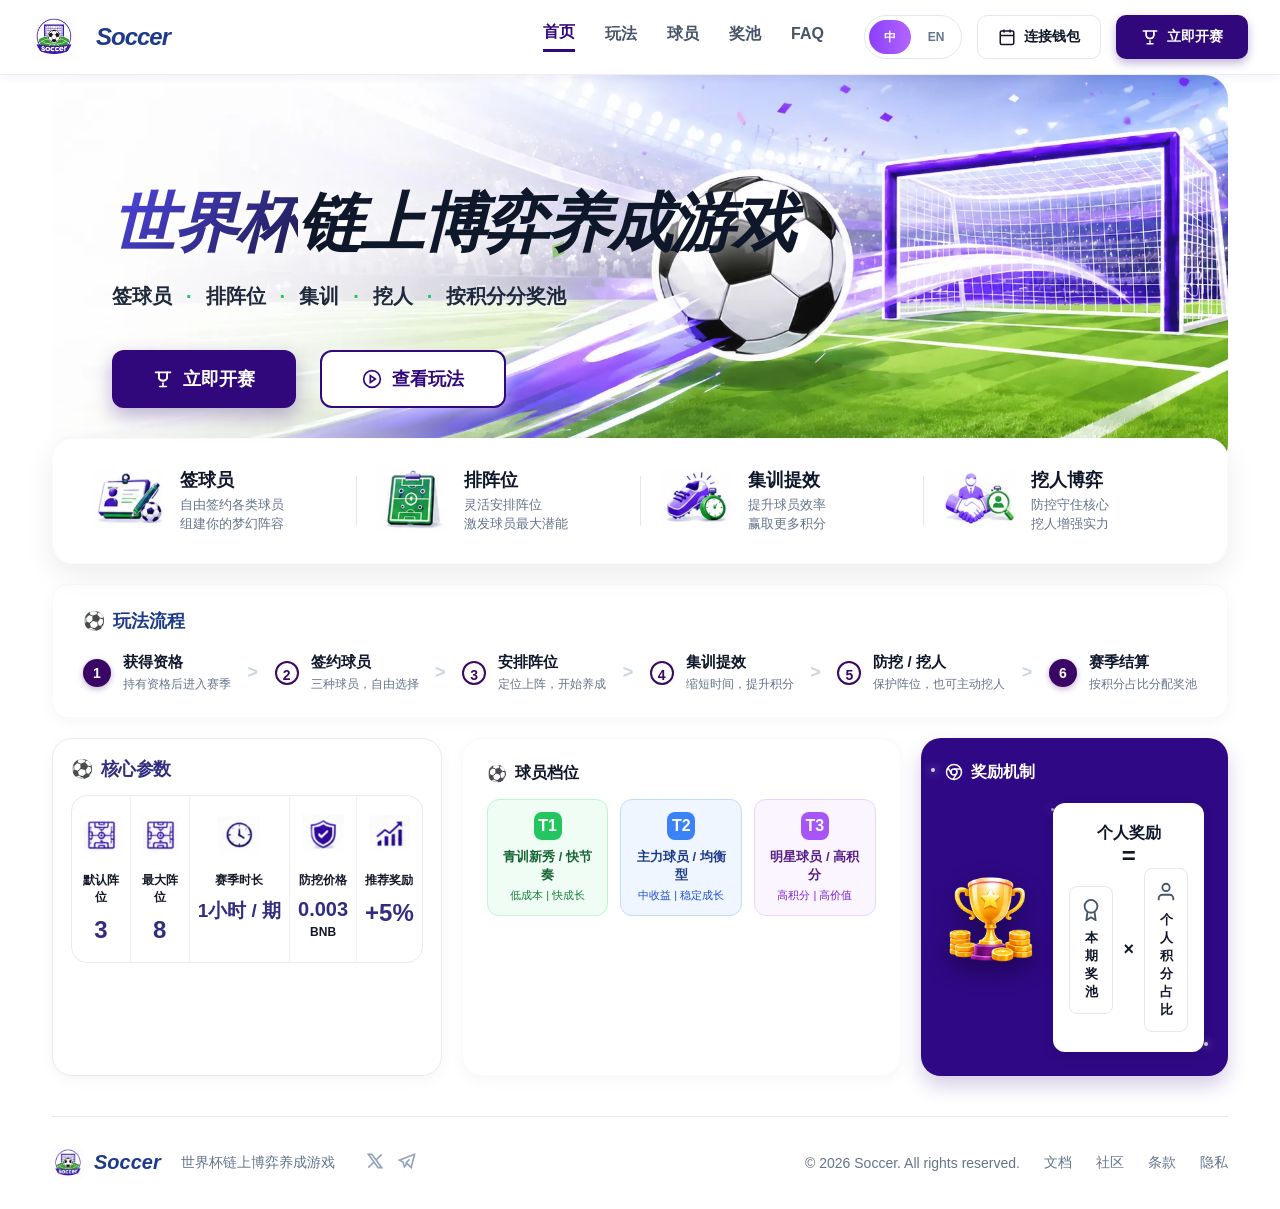
==== docs/index.html @ 15a26431 "Add files via upload" ====
<!DOCTYPE html>
<html lang="zh-CN" data-lang="zh-CN">

<head>
  <meta charset="UTF-8" />
  <meta name="viewport" content="width=device-width, initial-scale=1.0" />
  <title>Soccer绿茵联赛</title>
  <link rel="icon" type="image/webp" href="./jpg/favicon.ico.webp" />
  <link rel="stylesheet" href="./css/style.css" />
  <link rel="stylesheet" href="./css/landing.css" />
</head>

<body class="is-home"
  style="background: #ffffff; color: #0f172a; margin: 0; font-family: 'Segoe UI', 'PingFang SC', sans-serif;">
  <header class="site-header" style="background: white; box-shadow: 0 2px 10px rgba(0,0,0,0.05); padding: 15px 0;">
    <div class="container nav"
      style="height: auto; display: flex; justify-content: space-between; align-items: center;">
      <!-- 左侧 Logo -->
      <div class="brand" style="display: flex; align-items: center;">
        <img class="brand-logo-img" src="./jpg/logo.webp" alt="Soccer绿茵联赛"
          style="width: 44px; height: 44px; object-fit: contain;" />
        <div class="brand-text"
          style="font-size: 24px; font-weight: 900; font-style: italic; color: #1e3a8a; letter-spacing: -1px; margin-left: 10px;">
          Soccer</div>
      </div>

      <button id="mobileMenuBtn" class="mobile-menu-btn" type="button" aria-label="打开菜单" aria-expanded="false">
        <span></span><span></span><span></span>
      </button>

      <!-- 右侧 导航 + 按钮组合 -->
      <div class="home-nav-group" style="display: flex; align-items: center; gap: 40px;">
        <nav id="mobileNavPanel" class="nav-links mobile-nav-panel" style="display: flex; gap: 30px; align-items: center;">
          <a href="#hero" data-i18n="home.nav.home"
            style="color: #31087b; font-weight: bold; border-bottom: 3px solid #31087b; padding-bottom: 6px; font-size: 16px;">首页</a>
          <a href="#guide" id="openGuideNavBtn" data-i18n="home.nav.guide"
            style="color: #475569; font-weight: 600; font-size: 16px; text-decoration: none;">玩法</a>
          <a href="#players" id="openPlayersBtn" data-i18n="home.nav.players"
            style="color: #475569; font-weight: 600; font-size: 16px; text-decoration: none;">球员</a>
          <a href="#rules" data-i18n="home.nav.pool" style="color: #475569; font-weight: 600; font-size: 16px; text-decoration: none;">奖池</a>
          <a href="#faq" id="openFaqBtn" data-i18n="home.nav.faq"
            style="color: #475569; font-weight: 600; font-size: 16px; text-decoration: none;">FAQ</a>
        </nav>

        <div class="nav-actions" style="display: flex; gap: 15px;">
          <div class="lang-switch" role="group" aria-label="Language switch">
            <button type="button" class="lang-switch-btn is-active" data-lang-btn="zh-CN">中</button>
            <button type="button" class="lang-switch-btn" data-lang-btn="en">EN</button>
          </div>
          <button id="connectBtn" class="btn" data-i18n="common.connectWallet"
            style="background: white; color: #0f172a; border: 1px solid #e2e8f0; border-radius: 10px; padding: 10px 20px; font-weight: bold; display: flex; align-items: center; gap: 8px; transition: all 0.2s;"><svg
              viewBox="0 0 24 24" width="18" height="18" stroke="currentColor" stroke-width="2" fill="none">
              <rect x="3" y="4" width="18" height="18" rx="2" ry="2"></rect>
              <line x1="16" y1="2" x2="16" y2="6"></line>
              <line x1="8" y1="2" x2="8" y2="6"></line>
              <line x1="3" y1="10" x2="21" y2="10"></line>
            </svg>连接钱包</button>
          <a href="./play.html" class="btn"
            style="background: #31087b; color: white; border-radius: 10px; padding: 10px 24px; font-weight: bold; display: flex; align-items: center; gap: 8px; box-shadow: 0 4px 10px rgba(49,8,123,0.3); text-decoration: none;"><svg
              viewBox="0 0 24 24" width="18" height="18" stroke="currentColor" stroke-width="2" fill="none"
              stroke-linecap="round" stroke-linejoin="round">
              <path d="M8 21h8"></path>
              <path d="M12 17v4"></path>
              <path d="M7 4h10v5.5A4.5 4.5 0 0 1 12 14v0a4.5 4.5 0 0 1-5-4.5V4z"></path>
              <path d="M3 4h4v5.5A4.5 4.5 0 0 0 11.5 14"></path>
              <path d="M21 4h-4v5.5A4.5 4.5 0 0 1 12.5 14"></path>
            </svg>立即开赛</a>
        </div>
      </div>
    </div>
  </header>

  <main class="container" style="padding: 0 20px;">
    <!-- Hero Section -->
    <section id="hero" class="home-hero"
      style="display: flex; align-items: center; padding: 60px 40px; position: relative; background: #ffffff; border-radius: 24px; margin-top: 0; overflow: hidden; min-height: 340px;">

      <!-- 内容层 -->
      <div class="home-hero-copy"
        style="flex: 1; z-index: 2; position: relative; max-width: 900px; padding-left: 20px;">
        <h1 data-i18n-html="home.hero.title"
          style="font-size: 64px; font-weight: 900; font-style: italic; line-height: 1.1; margin-bottom: 24px; letter-spacing: -2px; filter: drop-shadow(0 4px 15px rgba(255,255,255,0.9));">
          <span
            style="background: linear-gradient(135deg, #4f46e5 0%, #1e1b4b 100%); -webkit-background-clip: text; -webkit-text-fill-color: transparent;">世界杯</span><span
            style="color: #0f172a;">链上博弈养成游戏</span>
        </h1>
        <p
          style="font-size: 20px; color: #1e293b; margin-bottom: 40px; font-weight: 700; display: flex; align-items: center; gap: 14px; text-shadow: 0 2px 10px rgba(255,255,255,0.9);">
          <span>签球员</span><span style="color:#22c55e; font-weight: 900;">·</span><span>排阵位</span><span
            style="color:#22c55e; font-weight: 900;">·</span><span>集训</span><span
            style="color:#22c55e; font-weight: 900;">·</span><span>挖人</span><span
            style="color:#22c55e; font-weight: 900;">·</span><span>按积分分奖池</span>
        </p>

        <div class="home-hero-actions" style="display: flex; gap: 24px;">
          <a href="./play.html" class="btn"
            style="background: #31087b; color: white; border-radius: 12px; padding: 16px 40px; font-size: 18px; font-weight: bold; display: flex; align-items: center; gap: 10px; box-shadow: 0 8px 20px rgba(49, 8, 123, 0.3); text-decoration: none; transition: transform 0.2s;"><svg
              viewBox="0 0 24 24" width="20" height="20" stroke="currentColor" stroke-width="2" fill="none"
              stroke-linecap="round" stroke-linejoin="round">
              <path d="M8 21h8"></path>
              <path d="M12 17v4"></path>
              <path d="M7 4h10v5.5A4.5 4.5 0 0 1 12 14v0a4.5 4.5 0 0 1-5-4.5V4z"></path>
              <path d="M3 4h4v5.5A4.5 4.5 0 0 0 11.5 14"></path>
              <path d="M21 4h-4v5.5A4.5 4.5 0 0 1 12.5 14"></path>
            </svg>立即开赛</a>
          <button id="openGuideBtn" class="btn" type="button"
            style="background: white; color: #31087b; border: 2px solid #31087b; border-radius: 12px; padding: 14px 40px; font-size: 18px; font-weight: bold; display: flex; align-items: center; gap: 10px; box-shadow: 0 4px 15px rgba(255,255,255,0.5); transition: all 0.2s; cursor: pointer;"><svg
              viewBox="0 0 24 24" width="20" height="20" stroke="currentColor" stroke-width="2" fill="none">
              <circle cx="12" cy="12" r="10"></circle>
              <polygon points="10 8 16 12 10 16 10 8"></polygon>
            </svg>查看玩法</button>
        </div>
      </div>

      <!-- 右侧图片层 -->
      <div class="home-hero-visual"
        style="position: absolute; right: 0; top: 0; bottom: 0; width: 50%; display: flex; justify-content: flex-end; align-items: center; z-index: 1;">
        <img src="./jpg/素材/首图.webp" alt="Soccer Background"
          style="height: 120%; max-width: none; object-fit: contain; transform: translateX(5%); opacity: 0.95;" />
      </div>
    </section>

    <!-- Features Bar (Merged into one wide card) -->
    <section id="guide" class="home-feature-wrap"
      style="margin-top: -30px; position: relative; z-index: 10; margin-bottom: 20px;">
      <div class="home-feature-bar"
        style="background: white; border-radius: 20px; padding: 24px 40px; display: flex; justify-content: space-between; align-items: center; box-shadow: 0 10px 30px rgba(0,0,0,0.08); border: 1px solid #f8fafc;">
        <div style="display: flex; align-items: center; flex: 1;">
          <div style="margin-right: 15px;"><img src="./jpg/news/签球员.webp"
              style="width: 72px; height: 72px; object-fit: contain;" alt="签球员" /></div>
          <div>
            <h4 style="margin:0 0 4px; color:#0f172a; font-size: 18px; font-weight: bold;">签球员</h4>
            <p style="margin:0; color:#64748b; font-size: 13px; line-height: 1.4;">自由签约各类球员<br />组建你的梦幻阵容</p>
          </div>
        </div>
        <div style="width: 1px; height: 50px; background: #e2e8f0; margin: 0 20px;"></div>

        <div style="display: flex; align-items: center; flex: 1;">
          <div style="margin-right: 15px;"><img src="./jpg/news/排阵位.webp"
              style="width: 72px; height: 72px; object-fit: contain;" alt="排阵位" /></div>
          <div>
            <h4 style="margin:0 0 4px; color:#0f172a; font-size: 18px; font-weight: bold;">排阵位</h4>
            <p style="margin:0; color:#64748b; font-size: 13px; line-height: 1.4;">灵活安排阵位<br />激发球员最大潜能</p>
          </div>
        </div>
        <div style="width: 1px; height: 50px; background: #e2e8f0; margin: 0 20px;"></div>

        <div style="display: flex; align-items: center; flex: 1;">
          <div style="margin-right: 15px;"><img src="./jpg/news/集训提效.webp"
              style="width: 72px; height: 72px; object-fit: contain;" alt="集训提效" /></div>
          <div>
            <h4 style="margin:0 0 4px; color:#0f172a; font-size: 18px; font-weight: bold;">集训提效</h4>
            <p style="margin:0; color:#64748b; font-size: 13px; line-height: 1.4;">提升球员效率<br />赢取更多积分</p>
          </div>
        </div>
        <div style="width: 1px; height: 50px; background: #e2e8f0; margin: 0 20px;"></div>

        <div style="display: flex; align-items: center; flex: 1;">
          <div style="margin-right: 15px;"><img src="./jpg/news/挖人博弈.webp"
              style="width: 72px; height: 72px; object-fit: contain;" alt="挖人博弈" /></div>
          <div>
            <h4 style="margin:0 0 4px; color:#0f172a; font-size: 18px; font-weight: bold;">挖人博弈</h4>
            <p style="margin:0; color:#64748b; font-size: 13px; line-height: 1.4;">防控守住核心<br />挖人增强实力</p>
          </div>
        </div>
      </div>
    </section>
    <!-- Flow -->
    <div class="home-flow-card"
      style="background: white; border-radius: 16px; padding: 24px 30px; margin-bottom: 20px; box-shadow: 0 4px 15px rgba(0,0,0,0.04); border: 1px solid #f8fafc;">
      <h3 style="margin:0 0 20px; color: #1e3a8a; font-size: 18px; display: flex; align-items: center;"><span
          style="margin-right:8px; color: #3b82f6;">⚽</span>玩法流程</h3>
      <div class="home-flow-row" style="display: flex; justify-content: space-between; align-items: center;">
        <!-- Step 1 -->
        <div style="display: flex; align-items: center;">
          <div
            style="background: #3b0764; color: white; width: 28px; height: 28px; border-radius: 50%; text-align: center; line-height: 28px; font-size: 14px; font-weight: bold; margin-right: 12px; box-shadow: 0 2px 6px rgba(59,7,100,0.3);">
            1</div>
          <div>
            <h5 style="margin:0 0 4px; color:#0f172a; font-size: 15px; font-weight: bold;">获得资格</h5>
            <p style="margin:0; font-size:12px; color:#64748b;">持有资格后进入赛季</p>
          </div>
        </div>
        <div style="color: #cbd5e1; font-weight: bold; font-size: 18px;">&gt;</div>

        <!-- Step 2 -->
        <div style="display: flex; align-items: center;">
          <div
            style="background: white; color: #3b0764; border: 2px solid #3b0764; width: 24px; height: 24px; border-radius: 50%; text-align: center; line-height: 24px; font-size: 14px; font-weight: bold; margin-right: 12px;">
            2</div>
          <div>
            <h5 style="margin:0 0 4px; color:#0f172a; font-size: 15px; font-weight: bold;">签约球员</h5>
            <p style="margin:0; font-size:12px; color:#64748b;">三种球员，自由选择</p>
          </div>
        </div>
        <div style="color: #cbd5e1; font-weight: bold; font-size: 18px;">&gt;</div>

        <!-- Step 3 -->
        <div style="display: flex; align-items: center;">
          <div
            style="background: white; color: #3b0764; border: 2px solid #3b0764; width: 24px; height: 24px; border-radius: 50%; text-align: center; line-height: 24px; font-size: 14px; font-weight: bold; margin-right: 12px;">
            3</div>
          <div>
            <h5 style="margin:0 0 4px; color:#0f172a; font-size: 15px; font-weight: bold;">安排阵位</h5>
            <p style="margin:0; font-size:12px; color:#64748b;">定位上阵，开始养成</p>
          </div>
        </div>
        <div style="color: #cbd5e1; font-weight: bold; font-size: 18px;">&gt;</div>

        <!-- Step 4 -->
        <div style="display: flex; align-items: center;">
          <div
            style="background: white; color: #3b0764; border: 2px solid #3b0764; width: 24px; height: 24px; border-radius: 50%; text-align: center; line-height: 24px; font-size: 14px; font-weight: bold; margin-right: 12px;">
            4</div>
          <div>
            <h5 style="margin:0 0 4px; color:#0f172a; font-size: 15px; font-weight: bold;">集训提效</h5>
            <p style="margin:0; font-size:12px; color:#64748b;">缩短时间，提升积分</p>
          </div>
        </div>
        <div style="color: #cbd5e1; font-weight: bold; font-size: 18px;">&gt;</div>

        <!-- Step 5 -->
        <div style="display: flex; align-items: center;">
          <div
            style="background: white; color: #3b0764; border: 2px solid #3b0764; width: 24px; height: 24px; border-radius: 50%; text-align: center; line-height: 24px; font-size: 14px; font-weight: bold; margin-right: 12px;">
            5</div>
          <div>
            <h5 style="margin:0 0 4px; color:#0f172a; font-size: 15px; font-weight: bold;">防挖 / 挖人</h5>
            <p style="margin:0; font-size:12px; color:#64748b;">保护阵位，也可主动挖人</p>
          </div>
        </div>
        <div style="color: #cbd5e1; font-weight: bold; font-size: 18px;">&gt;</div>

        <!-- Step 6 -->
        <div style="display: flex; align-items: center;">
          <div
            style="background: #3b0764; color: white; width: 28px; height: 28px; border-radius: 50%; text-align: center; line-height: 28px; font-size: 14px; font-weight: bold; margin-right: 12px; box-shadow: 0 2px 6px rgba(59,7,100,0.3);">
            6</div>
          <div>
            <h5 style="margin:0 0 4px; color:#0f172a; font-size: 15px; font-weight: bold;">赛季结算</h5>
            <p style="margin:0; font-size:12px; color:#64748b;">按积分占比分配奖池</p>
          </div>
        </div>
      </div>
    </div>

    <!-- Bottom 3 Cols -->
    <div class="home-bottom-grid" style="display: flex; gap: 20px; align-items: stretch; margin-bottom: 40px;">
      <!-- Core Params -->
      <div
        style="flex: 1.2; background: white; border-radius: 20px; padding: 18px 18px 16px; box-shadow: 0 4px 15px rgba(0,0,0,0.04); border: 1px solid #e8ebf3;">
        <h3
          style="margin:0 0 14px; color: #312e81; font-size: 18px; font-weight: 900; display: flex; align-items: center; letter-spacing: -0.5px;">
          <span style="margin-right:8px; color:#4338ca; font-size:18px;">⚽</span>核心参数
        </h3>

        <div
          style="display:flex; background:#fff; border:1px solid #e7eaf3; border-radius:16px; overflow:hidden; min-height:168px;">
          <div
            style="flex:1; padding:18px 8px 16px; display:flex; flex-direction:column; justify-content:flex-start; align-items:center; text-align:center;">
            <img src="./jpg/news/核心参数/阵位.webp" style="height:42px; object-fit:contain; margin-bottom:16px;"
              alt="默认阵位" />
            <div style="color:#111827; font-size:12px; font-weight:800; margin-bottom:12px;">默认阵位</div>
            <div style="color:#312e81; font-size:24px; font-weight:900; line-height:1;">3</div>
          </div>
          <div style="width:1px; background:#edf0f6;"></div>
          <div
            style="flex:1; padding:18px 8px 16px; display:flex; flex-direction:column; justify-content:flex-start; align-items:center; text-align:center;">
            <img src="./jpg/news/核心参数/阵位.webp" style="height:42px; object-fit:contain; margin-bottom:16px;"
              alt="最大阵位" />
            <div style="color:#111827; font-size:12px; font-weight:800; margin-bottom:12px;">最大阵位</div>
            <div style="color:#312e81; font-size:24px; font-weight:900; line-height:1;">8</div>
          </div>
          <div style="width:1px; background:#edf0f6;"></div>
          <div
            style="flex:1.15; padding:18px 8px 16px; display:flex; flex-direction:column; justify-content:flex-start; align-items:center; text-align:center;">
            <img src="./jpg/news/核心参数/赛季时长.webp" style="height:42px; object-fit:contain; margin-bottom:16px;"
              alt="赛季时长" />
            <div style="color:#111827; font-size:12px; font-weight:800; margin-bottom:12px;">赛季时长</div>
            <div style="color:#312e81; font-size:19px; font-weight:900; line-height:1; white-space:nowrap;">1小时 / 期
            </div>
          </div>
          <div style="width:1px; background:#edf0f6;"></div>
          <div
            style="flex:1.05; padding:18px 8px 14px; display:flex; flex-direction:column; justify-content:flex-start; align-items:center; text-align:center;">
            <img src="./jpg/news/核心参数/防挖价格.webp" style="height:42px; object-fit:contain; margin-bottom:16px;"
              alt="防挖价格" />
            <div style="color:#111827; font-size:12px; font-weight:800; margin-bottom:10px;">防挖价格</div>
            <div style="color:#312e81; font-size:20px; font-weight:900; line-height:1;">0.003</div>
            <div style="color:#111827; font-size:12px; font-weight:900; line-height:1.2; margin-top:6px;">BNB</div>
          </div>
          <div style="width:1px; background:#edf0f6;"></div>
          <div
            style="flex:1; padding:18px 8px 16px; display:flex; flex-direction:column; justify-content:flex-start; align-items:center; text-align:center;">
            <img src="./jpg/news/核心参数/推荐奖励.webp" style="height:42px; object-fit:contain; margin-bottom:16px;"
              alt="推荐奖励" />
            <div style="color:#111827; font-size:12px; font-weight:800; margin-bottom:12px;">推荐奖励</div>
            <div style="color:#312e81; font-size:24px; font-weight:900; line-height:1;">+5%</div>
          </div>
        </div>
      </div>

      <!-- Tiers -->
      <div
        style="flex: 1.5; background: white; border-radius: 20px; padding: 24px; box-shadow: 0 4px 15px rgba(0,0,0,0.04); border: 1px solid #f8fafc;">
        <h3
          style="margin:0 0 15px; color: #0f172a; font-size: 16px; font-weight: bold; display: flex; align-items: center;">
          <span style="margin-right:8px; color: #3b82f6;">⚽</span>球员档位
        </h3>
        <div style="display: flex; gap: 12px;">
          <div
            style="flex:1; background: #f0fdf4; border: 1px solid #bbf7d0; border-radius: 12px; padding: 12px; text-align: center;">
            <div
              style="background:#22c55e; color:white; width:28px; height:28px; line-height:28px; border-radius:8px; margin: 0 auto 8px; font-weight:bold;">
              T1</div>
            <h5 style="margin:0 0 4px; color:#166534; font-size: 13px; font-weight: bold;">青训新秀 / 快节奏</h5>
            <p style="margin:0; font-size:11px; color:#15803d;">低成本 | 快成长</p>
          </div>
          <div
            style="flex:1; background: #eff6ff; border: 1px solid #bfdbfe; border-radius: 12px; padding: 12px; text-align: center;">
            <div
              style="background:#3b82f6; color:white; width:28px; height:28px; line-height:28px; border-radius:8px; margin: 0 auto 8px; font-weight:bold;">
              T2</div>
            <h5 style="margin:0 0 4px; color:#1e3a8a; font-size: 13px; font-weight: bold;">主力球员 / 均衡型</h5>
            <p style="margin:0; font-size:11px; color:#1d4ed8;">中收益 | 稳定成长</p>
          </div>
          <div
            style="flex:1; background: #faf5ff; border: 1px solid #e9d5ff; border-radius: 12px; padding: 12px; text-align: center;">
            <div
              style="background:#a855f7; color:white; width:28px; height:28px; line-height:28px; border-radius:8px; margin: 0 auto 8px; font-weight:bold;">
              T3</div>
            <h5 style="margin:0 0 4px; color:#581c87; font-size: 13px; font-weight: bold;">明星球员 / 高积分</h5>
            <p style="margin:0; font-size:11px; color:#7e22ce;">高积分 | 高价值</p>
          </div>
        </div>
      </div>

      <!-- Rewards -->
      <div
        style="flex: 1; background: #2f0885; border-radius: 20px; padding: 24px; color: white; display: flex; flex-direction: column; position: relative; overflow: hidden; box-shadow: 0 10px 20px rgba(47,8,133,0.2);">

        <!-- 背景点缀星光 (可选，为了还原图中的细节点缀) -->
        <div
          style="position: absolute; top: 30px; left: 10px; width: 4px; height: 4px; background: white; border-radius: 50%; box-shadow: 0 0 10px white; opacity: 0.8;">
        </div>
        <div
          style="position: absolute; top: 70px; left: 130px; width: 3px; height: 3px; background: white; border-radius: 50%; box-shadow: 0 0 10px white; opacity: 0.6;">
        </div>
        <div
          style="position: absolute; bottom: 30px; right: 20px; width: 4px; height: 4px; background: white; border-radius: 50%; box-shadow: 0 0 10px white; opacity: 0.8;">
        </div>

        <h3
          style="margin:0 0 20px; font-size: 16px; font-weight: bold; display: flex; align-items: center; z-index: 1;">
          <svg viewBox="0 0 24 24" width="18" height="18" stroke="currentColor" stroke-width="2" fill="none"
            style="margin-right:8px;">
            <circle cx="12" cy="12" r="10"></circle>
            <circle cx="12" cy="12" r="4"></circle>
            <line x1="21.17" y1="8" x2="12" y2="8"></line>
            <line x1="3.95" y1="6.06" x2="8.54" y2="14"></line>
            <line x1="10.88" y1="21.94" x2="15.46" y2="14"></line>
          </svg>奖励机制
        </h3>

        <div style="display: flex; align-items: stretch; gap: 20px; z-index: 1; flex: 1;">
          <!-- 奖杯图标 -->
          <div style="width: 130px; display: flex; justify-content: center; align-items: center;">
            <img src="./jpg/news/奖杯.webp"
              style="width: 100%; object-fit: contain; filter: drop-shadow(0 8px 10px rgba(0,0,0,0.4)); transform: scale(1.15); transform-origin: bottom;"
              alt="奖杯" />
          </div>

          <!-- 右侧计算公式面板 -->
          <div
            style="background: white; color: #0f172a; padding: 20px 16px; border-radius: 12px; flex: 1; text-align: center; display: flex; flex-direction: column; justify-content: space-between; box-shadow: 0 4px 12px rgba(0,0,0,0.1);">
            <div style="font-weight: 900; font-size: 16px;">个人奖励</div>
            <div style="font-size: 24px; font-weight: 900; line-height: 1;">=</div>
            <div
              style="display: flex; justify-content: center; align-items: center; gap: 10px; font-size: 13px; font-weight: bold;">

              <div
                style="border: 1px solid #e2e8f0; padding: 12px 10px; border-radius: 8px; flex: 1; display: flex; flex-direction: column; gap: 8px; align-items: center;">
                <svg viewBox="0 0 24 24" width="22" height="22" stroke="#475569" stroke-width="2" fill="none">
                  <circle cx="12" cy="8" r="7"></circle>
                  <polyline points="8.21 13.89 7 23 12 20 17 23 15.79 13.88"></polyline>
                </svg>
                <span>本期奖池</span>
              </div>

              <div style="font-size: 18px; color: #0f172a; font-weight: 900;">×</div>

              <div
                style="border: 1px solid #e2e8f0; padding: 12px 10px; border-radius: 8px; flex: 1; display: flex; flex-direction: column; gap: 8px; align-items: center;">
                <svg viewBox="0 0 24 24" width="22" height="22" stroke="#475569" stroke-width="2" fill="none">
                  <path d="M20 21v-2a4 4 0 0 0-4-4H8a4 4 0 0 0-4 4v2"></path>
                  <circle cx="12" cy="7" r="4"></circle>
                </svg>
                <span>个人积分占比</span>
              </div>

            </div>
          </div>
        </div>
      </div>
    </div>

    <footer
      style="display: flex; justify-content: space-between; align-items: center; padding: 30px 0; margin-top: 40px; border-top: 1px solid #e2e8f0;">
      <div style="display: flex; align-items: center; gap: 20px;">
        <div style="display: flex; align-items: center; gap: 10px;">
          <img src="./jpg/logo.webp" alt="Soccer" style="width: 32px;" />
          <strong style="color: #1e3a8a; font-style: italic; font-size: 20px; font-weight: 900;">Soccer</strong>
        </div>
        <span style="color: #64748b; font-size: 14px;">世界杯链上博弈养成游戏</span>
        <div style="display: flex; gap: 12px; margin-left: 10px;">
          <a href="https://x.com/soccer_bnbchain" target="_blank" rel="noopener noreferrer" style="color: #94a3b8;"><svg viewBox="0 0 24 24" width="20" height="20" stroke="currentColor"
              stroke-width="2" fill="none">
              <path d="M4 4l11.733 16h4.267l-11.733 -16z"></path>
              <path d="M4 20l6.768 -6.768m2.46 -2.46l6.772 -6.772"></path>
            </svg></a>
          <a href="https://t.me/soccervault_community" target="_blank" rel="noopener noreferrer" style="color: #94a3b8;"><svg viewBox="0 0 24 24" width="20" height="20" stroke="currentColor"
              stroke-width="2" fill="none">
              <path d="M15 10l-4 4l6 6l4 -16l-18 7l4 2l2 6l3 -4"></path>
            </svg></a>
        </div>
      </div>
      <div style="color: #64748b; font-size: 14px; display: flex; gap: 24px; align-items: center;">
        <span>© 2026 Soccer. All rights reserved.</span>
        <a href="#" style="color: #64748b; text-decoration: none;">文档</a>
        <a href="#" style="color: #64748b; text-decoration: none;">社区</a>
        <a href="#" style="color: #64748b; text-decoration: none;">条款</a>
        <a href="#" style="color: #64748b; text-decoration: none;">隐私</a>
      </div>
    </footer>
  </main>

  <div id="guideModal" class="guide-modal hidden">
    <div class="guide-panel guide-panel-large">
      <button id="closeGuideBtn" class="guide-close" type="button">×</button>
      <div class="guide-hero-card">
        <div class="guide-badge">Soccer 绿茵联赛</div>
        <h3>联赛玩法</h3>
        <p class="guide-slogan">签球员、排阵位、集训提效、挖人博弈，按赛季积分分奖池。</p>
        <p class="guide-intro">一套围绕世界杯热点打造的链上足球经理联赛。你需要配置阵容、抢节奏、守核心、冲积分，去争夺每赛季释放的 BNB 奖励。</p>
        <div class="guide-metrics">
          <div class="guide-metric"><span>默认阵位</span><strong>3</strong></div>
          <div class="guide-metric"><span>最大阵位</span><strong>8</strong></div>
          <div class="guide-metric"><span>赛季时长</span><strong>1小时</strong></div>
          <div class="guide-metric"><span>奖池释放</span><strong>30%</strong></div>
        </div>
      </div>
      <div class="guide-content guide-rich-content">
        <div class="guide-section">
          <h4>四步上手</h4>
          <div class="guide-step-list">
            <div class="guide-step"><b>01</b><span>持仓达标后进入联赛，获得基础阵位。</span></div>
            <div class="guide-step"><b>02</b><span>签下三档球员，安排到对应阵位开赛。</span></div>
            <div class="guide-step"><b>03</b><span>用集训提速、用防挖守核心，也能主动挖人。</span></div>
            <div class="guide-step"><b>04</b><span>赛季结束按积分占比结算，领取 BNB 奖励。</span></div>
          </div>
        </div>
        <div class="guide-section">
          <h4>联赛模块</h4>
          <div class="guide-feature-grid">
            <div class="guide-feature-card">
              <h4>阵容经营</h4>
              <p>签球员、排阵位、扩名额，决定你的联赛上限。</p>
            </div>
            <div class="guide-feature-card">
              <h4>节奏博弈</h4>
              <p>集训缩短周期，抢占赛季节奏与积分窗口。</p>
            </div>
            <div class="guide-feature-card">
              <h4>攻防对抗</h4>
              <p>防挖保护核心收益，主动挖人扩大你的优势。</p>
            </div>
          </div>
        </div>
        <div class="guide-section">
          <h4>奖励逻辑</h4>
          <div class="guide-rule-grid">
            <div class="guide-rule-card"><strong>奖池来源</strong>
              <p>扩阵位、集训、防挖与补充资金共同进入联赛奖池。</p>
            </div>
            <div class="guide-rule-card"><strong>结算方式</strong>
              <p>每赛季释放奖池 30%，按个人积分占比分配。</p>
            </div>
          </div>
        </div>
      </div>
      <a href="./play.html" class="btn btn-primary btn-block">进入操作页</a>
    </div>
  </div>

  <div id="playersModal" class="guide-modal hidden">
    <div class="guide-panel players-panel">
      <button id="closePlayersBtn" class="guide-close" type="button">×</button>
      <div class="players-head">
        <h3>热门球员</h3>
        <p>世界杯热度球员资料卡，仅作首页展示使用。</p>
      </div>
      <div id="playersGrid" class="players-grid"></div>
    </div>
  </div>

  <div id="faqModal" class="guide-modal hidden">
    <div class="guide-panel faq-panel">
      <button id="closeFaqBtn" class="guide-close" type="button">×</button>
      <h3>常见问题 FAQ</h3>
      <div class="faq-list">
        <div class="faq-item">
          <h4>Q：不花 BNB 能玩吗？</h4>
          <p>可以签约球员并上阵，但如果不扩名额、不集训、不防挖，收益效率和防守能力会偏弱。</p>
        </div>
        <div class="faq-item">
          <h4>Q：积分可以提现吗？</h4>
          <p>积分本身不能提现，积分是奖励凭证。赛季结束后，按积分占比领取 BNB。</p>
        </div>
        <div class="faq-item">
          <h4>Q：挖人会偷走我的球员吗？</h4>
          <p>不会直接抢走你的球员，挖人截获的是你最终积分收益的一部分。</p>
        </div>
        <div class="faq-item">
          <h4>Q：防挖条款有什么用？</h4>
          <p>防挖条款可以降低被挖次数，尤其适合保护高价值阵位收益。</p>
        </div>
        <div class="faq-item">
          <h4>Q：为什么奖池不会一次分光？</h4>
          <p>因为系统每期只释放一部分，本期赛季和滚存奖池各释放 30%，剩余部分会滚入后续周期，保证后续持续有奖池。</p>
        </div>
      </div>
    </div>
  </div>

  <div id="homeInfoModal" class="guide-modal hidden">
    <div class="guide-panel home-info-panel">
      <button id="closeHomeInfoBtn" class="guide-close" type="button">×</button>
      <h3 id="homeInfoTitle">提示</h3>
      <p id="homeInfoText" class="home-info-text">请先完成当前操作。</p>
      <button id="confirmHomeInfoBtn" class="btn btn-primary btn-block" type="button">我知道了</button>
    </div>
  </div>

  <script src="./js/i18n.js"></script>
  <script src="./js/home.js"></script>
</body>

</html>
---- docs/css/style.css ----
:root {
  --bg: #060312;
  --bg-soft: #0d0a1c;
  --card: #121126;
  --card-2: #171834;
  --line: rgba(144, 115, 255, 0.18);
  --text: #f6f2ff;
  --muted: #b7aed4;
  --purple: #8a3ffc;
  --purple-2: #b365ff;
  --blue: #19b7ff;
  --danger: #c53c5a;
  --success: #1ea672;
  --shadow: 0 16px 50px rgba(53, 16, 102, 0.35);
}

* {
  box-sizing: border-box;
}

html {
  scroll-behavior: smooth;
}

body {
  margin: 0;
  font-family: "Segoe UI", "Microsoft YaHei", sans-serif;
  color: var(--text);
  background:
    radial-gradient(circle at 10% 10%, rgba(124, 54, 255, 0.12), transparent 25%),
    radial-gradient(circle at 90% 20%, rgba(25, 183, 255, 0.08), transparent 22%),
    linear-gradient(180deg, #050210, #090515 45%, #07030f);
  min-height: 100vh;
  position: relative;
  overflow-x: hidden;
}

body.is-home {
  background:
    linear-gradient(rgba(5, 2, 16, 0.55), rgba(7, 3, 15, 0.72)),
    url("../jpg/背景.webp") center top / cover no-repeat fixed;
}

body.play-page {
  background: linear-gradient(180deg, #f8fbff 0%, #ffffff 38%, #f7f9fc 100%);
  color: #0f172a;
}

body.play-page .sea-bubbles {
  display: none;
}

a {
  color: inherit;
  text-decoration: none;
}

.container {
  width: min(1680px, calc(100% - 64px));
  margin: 0 auto;
}

.bg-glow {
  position: fixed;
  border-radius: 999px;
  filter: blur(80px);
  opacity: 0.18;
  pointer-events: none;
  z-index: 0;
}

body.play-page .bg-glow {
  display: none;
}

.sea-bubbles {
  position: fixed;
  inset: 0;
  pointer-events: none;
  z-index: 0;
  overflow: hidden;
}

body:not(.play-page) .sea-bubbles {
  display: none;
}

.bubble {
  position: absolute;
  bottom: -120px;
  left: var(--b-left, 50%);
  width: var(--b-size, 18px);
  height: var(--b-size, 18px);
  z-index: var(--b-z, 0);
  border-radius: 50%;
  border: 1px solid rgba(214, 245, 255, 0.28);
  background: radial-gradient(circle at 30% 30%, rgba(255,255,255,0.30), rgba(169,227,255,0.10) 42%, rgba(255,255,255,0.02) 70%);
  box-shadow: inset 0 0 12px rgba(255,255,255,0.08), 0 0 10px rgba(102, 214, 255, 0.06);
  filter: blur(var(--b-blur, 1.2px));
  opacity: 0;
  animation: bubbleFloat var(--b-duration, 18s) linear infinite;
  animation-delay: var(--b-delay, 0s);
}

.bubble::after {
  content: "";
  position: absolute;
  inset: 16% 18% auto auto;
  width: 18%;
  height: 18%;
  border-radius: 50%;
  background: rgba(255,255,255,0.34);
  filter: blur(1px);
}

.bubble-1 { --b-left: 7%; --b-size: 18px; --b-blur: 1.2px; --b-duration: 21s; --b-delay: 0s; --b-opacity: 0.30; --b-opacity-mid: 0.22; --b-drift1: 12px; --b-drift2: -16px; --b-z: 0; }
.bubble-2 { --b-left: 14%; --b-size: 34px; --b-blur: 0.6px; --b-duration: 18s; --b-delay: 4s; --b-opacity: 0.40; --b-opacity-mid: 0.30; --b-drift1: 18px; --b-drift2: -22px; --b-z: 1; }
.bubble-3 { --b-left: 26%; --b-size: 12px; --b-blur: 2.2px; --b-duration: 26s; --b-delay: 1.5s; --b-opacity: 0.22; --b-opacity-mid: 0.16; --b-drift1: 10px; --b-drift2: -14px; --b-z: 0; }
.bubble-4 { --b-left: 40%; --b-size: 24px; --b-blur: 1.1px; --b-duration: 23s; --b-delay: 6s; --b-opacity: 0.32; --b-opacity-mid: 0.24; --b-drift1: 16px; --b-drift2: -20px; --b-z: 0; }
.bubble-5 { --b-left: 57%; --b-size: 14px; --b-blur: 2.0px; --b-duration: 28s; --b-delay: 2.5s; --b-opacity: 0.20; --b-opacity-mid: 0.14; --b-drift1: 9px; --b-drift2: -12px; --b-z: 0; }
.bubble-6 { --b-left: 71%; --b-size: 40px; --b-blur: 0.4px; --b-duration: 20s; --b-delay: 7s; --b-opacity: 0.42; --b-opacity-mid: 0.32; --b-drift1: 22px; --b-drift2: -26px; --b-z: 1; }
.bubble-7 { --b-left: 83%; --b-size: 16px; --b-blur: 1.8px; --b-duration: 24s; --b-delay: 3.5s; --b-opacity: 0.24; --b-opacity-mid: 0.18; --b-drift1: 11px; --b-drift2: -15px; --b-z: 0; }
.bubble-8 { --b-left: 92%; --b-size: 26px; --b-blur: 0.9px; --b-duration: 22s; --b-delay: 5s; --b-opacity: 0.34; --b-opacity-mid: 0.26; --b-drift1: 15px; --b-drift2: -19px; --b-z: 1; }

.bg-glow-1 {
  width: 260px;
  height: 260px;
  background: #8a3ffc;
  top: 60px;
  left: -60px;
}

.bg-glow-2 {
  width: 320px;
  height: 320px;
  background: #1a8cff;
  right: -80px;
  top: 200px;
}

.site-header {
  position: sticky;
  top: 0;
  z-index: 20;
  backdrop-filter: blur(18px);
  background: rgba(8, 4, 20, 0.75);
  border-bottom: 1px solid rgba(143, 86, 255, 0.12);
}

body.play-page .site-header {
  background: rgba(255, 255, 255, 0.92);
  border-bottom: 1px solid #e7ecf5;
  box-shadow: 0 8px 28px rgba(15, 23, 42, 0.05);
}

body.play-page .brand-text {
  display: block;
  color: #1e3a8a;
  font-style: italic;
  font-weight: 900;
}

body.play-page .nav-links {
  color: #64748b;
}

body.play-page .nav-links a:hover,
body.play-page .nav-links a.active {
  color: #0f172a;
}

body.play-page .btn-dark {
  color: #1e3a8a;
  background: #ffffff;
  border-color: #dbe5f3;
  box-shadow: 0 8px 18px rgba(37, 99, 235, 0.06);
}

body.play-page .btn-primary {
  background: linear-gradient(90deg, #4f46e5, #8b5cf6);
  box-shadow: 0 12px 26px rgba(99, 102, 241, 0.22);
}

.nav {
  height: 82px;
  display: flex;
  align-items: center;
  justify-content: space-between;
  gap: 18px;
}

.brand {
  display: flex;
  align-items: center;
  gap: 10px;
}

.brand-logo-img {
  width: 40px;
  height: 40px;
  object-fit: contain;
  display: block;
}

.brand-text {
  font-size: 28px;
  font-weight: 800;
  letter-spacing: 0.5px;
}

body.play-page .brand-text {
  display: none;
}

.nav-links {
  display: flex;
  gap: 28px;
  color: var(--muted);
  font-weight: 600;
}

.nav-links a {
  position: relative;
  padding-bottom: 6px;
  transition: color 0.2s ease;
}

.nav-links a::after {
  content: "";
  position: absolute;
  left: 50%;
  bottom: 0;
  width: 0;
  height: 3px;
  background: linear-gradient(90deg, var(--purple), var(--purple-2));
  border-radius: 2px;
  transform: translateX(-50%);
  transition: width 0.2s ease, opacity 0.2s ease;
  opacity: 0;
}

.nav-links a:hover,
.nav-links a.active {
  color: var(--text);
}

.nav-links a:hover::after,
.nav-links a.active::after {
  width: 24px;
  opacity: 1;
}

.nav-actions {
  display: flex;
  gap: 12px;
}

.lang-switch {
  display: inline-flex;
  align-items: center;
  padding: 4px;
  gap: 4px;
  border-radius: 999px;
  background: rgba(255,255,255,0.9);
  border: 1px solid #e2e8f0;
}

.lang-switch-btn {
  min-width: 42px;
  height: 34px;
  padding: 0 12px;
  border: 0;
  border-radius: 999px;
  background: transparent;
  color: #64748b;
  font-size: 12px;
  font-weight: 900;
  cursor: pointer;
}

.lang-switch-btn.is-active {
  background: linear-gradient(90deg, var(--purple), var(--purple-2));
  color: #fff;
}

.btn {
  border: 1px solid transparent;
  border-radius: 14px;
  padding: 12px 18px;
  cursor: pointer;
  font-weight: 700;
  font-size: 14px;
  transition: 0.2s ease;
}

.btn:hover {
  transform: translateY(-1px);
}

.btn-primary {
  color: #fff;
  background: linear-gradient(90deg, var(--purple), var(--purple-2));
  box-shadow: 0 10px 28px rgba(138, 63, 252, 0.34);
}

.btn-dark {
  color: #f0e8ff;
  background: rgba(255, 255, 255, 0.03);
  border-color: rgba(255, 255, 255, 0.08);
}

.btn-danger {
  color: #fff;
  background: linear-gradient(90deg, #a82248, var(--danger));
  box-shadow: 0 10px 24px rgba(197, 60, 90, 0.28);
}

.btn-connected {
  color: #d9fff4;
  background: rgba(30, 166, 114, 0.16);
  border-color: rgba(30, 166, 114, 0.4);
  box-shadow: 0 10px 24px rgba(30, 166, 114, 0.18);
}

.btn-block {
  width: 100%;
}

.btn-small {
  padding: 9px 12px;
  font-size: 13px;
}

.hero {
  position: relative;
  z-index: 1;
  margin-top: 32px;
  display: grid;
  grid-template-columns: 1.08fr 0.92fr;
  gap: 32px;
  min-height: 560px;
  align-items: center;
}

.hero-left {
  padding: 26px 0 16px;
}

.hero-badge {
  display: inline-flex;
  align-items: center;
  gap: 8px;
  padding: 8px 14px;
  border-radius: 999px;
  color: #eedcff;
  background: rgba(153, 76, 255, 0.12);
  border: 1px solid rgba(167, 95, 255, 0.25);
  margin-bottom: 18px;
  font-size: 13px;
}

.hero h1 {
  margin: 0 0 16px;
  font-size: 62px;
  line-height: 1.08;
  font-weight: 900;
  letter-spacing: 1.2px;
  font-style: italic;
}

.hero-title-accent {
  color: #ffd54d;
  letter-spacing: 2px;
  text-shadow: 0 2px 14px rgba(255, 213, 77, 0.18);
}

.hero p {
  max-width: 760px;
  margin: 0 0 28px;
  color: #d1c8ea;
  font-size: 18px;
  line-height: 1.8;
  font-weight: 500;
}

.hero-buttons {
  display: flex;
  gap: 16px;
  margin-bottom: 30px;
}

.hero-btn-primary,
.hero-btn-secondary {
  min-width: 190px;
  justify-content: center;
  align-items: center;
  display: inline-flex;
  gap: 10px;
  padding: 14px 24px;
  font-size: 16px;
}

.hero-btn-primary {
  position: relative;
  color: #ffffff;
  background: linear-gradient(180deg, #8f3dff 0%, #7d2fff 38%, #6f21ef 100%);
  border: 1px solid rgba(255, 255, 255, 0.42);
  box-shadow:
    0 0 0 1px rgba(255,255,255,0.16) inset,
    0 2px 0 rgba(255,255,255,0.12) inset,
    0 0 18px rgba(155, 88, 255, 0.34),
    0 10px 28px rgba(138, 63, 252, 0.34);
}

.hero-btn-primary::before {
  content: "";
  position: absolute;
  inset: 2px;
  border-radius: 12px;
  background: linear-gradient(180deg, rgba(255,255,255,0.10), rgba(255,255,255,0.02) 42%, rgba(255,255,255,0));
  pointer-events: none;
}

.hero-btn-primary span {
  position: relative;
  z-index: 1;
}

.hero-btn-secondary {
  color: #f4ecff;
  border: 1px solid rgba(169, 122, 255, 0.38);
  background: linear-gradient(180deg, rgba(16, 11, 32, 0.78), rgba(8, 6, 18, 0.84));
  box-shadow:
    0 0 0 1px rgba(255,255,255,0.04) inset,
    0 0 14px rgba(120, 62, 220, 0.14);
}

.hero-btn-secondary:hover {
  border-color: rgba(196, 169, 255, 0.5);
  box-shadow:
    0 0 0 1px rgba(255,255,255,0.06) inset,
    0 0 18px rgba(140, 85, 240, 0.18);
}

.hero-btn-icon {
  display: inline-flex;
  align-items: center;
  justify-content: center;
  width: 20px;
  height: 20px;
  font-size: 16px;
}

.hero-btn-primary .hero-btn-icon {
  width: 24px;
  height: 24px;
}

.hero-btn-primary .hero-btn-icon img {
  width: 100%;
  height: 100%;
  object-fit: contain;
  filter: drop-shadow(0 0 10px rgba(255, 213, 77, 0.25));
}

.hero-btn-primary span:last-child {
  text-shadow: 0 0 10px rgba(255,255,255,0.18);
}

.hero-btn-icon-outline {
  width: 24px;
  height: 24px;
  border-radius: 999px;
  border: 1px solid rgba(196, 179, 255, 0.45);
  color: #ddd0ff;
  font-size: 11px;
  box-shadow: 0 0 10px rgba(160, 115, 255, 0.12);
}

.hero-btn-secondary span:last-child {
  color: #f2ebff;
}

.hero-stats {
  display: grid;
  grid-template-columns: repeat(3, 1fr);
  gap: 14px;
  max-width: 720px;
}

.stat-card {
  padding: 18px;
  border-radius: 18px;
  background: linear-gradient(180deg, rgba(22, 18, 46, 0.92), rgba(14, 11, 31, 0.92));
  border: 1px solid var(--line);
  box-shadow: var(--shadow);
}

.stat-card-icon {
  display: flex;
  align-items: center;
  gap: 18px;
}

.stat-card-icon img {
  width: 72px;
  height: 72px;
  object-fit: contain;
  flex-shrink: 0;
}

.stat-label {
  color: var(--muted);
  font-size: 13px;
  margin-bottom: 10px;
}

.stat-value {
  font-size: 34px;
  font-weight: 900;
}

.hero-right {
  display: flex;
  justify-content: center;
  align-items: center;
}

.hero-illustration {
  position: relative;
  width: 100%;
  min-height: 460px;
  background: transparent;
  overflow: hidden;
}

.hero-illustration-art {
  background: transparent;
}

.hero-main-art {
  position: absolute;
  inset: 0;
  width: 100%;
  height: 100%;
  object-fit: contain;
  object-position: center;
}


.pond-ring {
  position: absolute;
  bottom: 56px;
  left: 50%;
  width: 72%;
  height: 110px;
  transform: translateX(-50%);
  border-radius: 50%;
  background:
    radial-gradient(circle at 50% 50%, rgba(28, 186, 255, 0.72), rgba(37, 54, 163, 0.18) 42%, rgba(0,0,0,0) 56%),
    radial-gradient(circle at 50% 50%, rgba(154, 72, 255, 0.25), transparent 68%);
  box-shadow:
    0 0 50px rgba(34, 186, 255, 0.2),
    inset 0 0 26px rgba(106, 52, 255, 0.28);
}

.fish-mascot {
  position: absolute;
  right: 16%;
  top: 18%;
  font-size: 140px;
  transform: rotate(-6deg);
  filter: drop-shadow(0 18px 36px rgba(106, 43, 255, 0.42));
}


.overview-grid {
  margin-top: 26px;
  display: grid;
  grid-template-columns: 1.3fr 1fr 1fr;
  gap: 18px;
}

.panel {
  position: relative;
  z-index: 1;
  border-radius: 22px;
  padding: 20px;
  background: linear-gradient(180deg, rgba(18, 17, 38, 0.98), rgba(15, 14, 31, 0.98));
  border: 1px solid var(--line);
  box-shadow: var(--shadow);
}

body.play-page .overview-grid {
  margin-top: 20px;
  grid-template-columns: repeat(4, minmax(0, 1fr));
  gap: 16px;
  align-items: stretch;
}

body.play-page .panel {
  background: #ffffff;
  border: 1px solid #e7ecf5;
  box-shadow: 0 12px 30px rgba(15, 23, 42, 0.05);
  padding: 22px;
}

body.play-page .panel::before {
  content: "";
  position: absolute;
  left: 22px;
  right: 22px;
  top: 0;
  height: 3px;
  border-radius: 999px;
  background: linear-gradient(90deg, rgba(79,70,229,.9), rgba(139,92,246,.7));
  opacity: .18;
}

body.play-page .panel-title {
  color: #0f172a;
  font-size: 24px;
}

body.play-page .top-stat-card { padding:22px 22px 20px; border-radius:22px; min-height:176px; border:1px solid #eef2f8; box-shadow:0 10px 28px rgba(15,23,42,.04); }
body.play-page .top-stat-head { display:flex; align-items:center; gap:14px; margin-bottom:18px; }
body.play-page .top-stat-head > div { min-width:0; display:flex; flex-direction:column; justify-content:center; }
body.play-page .top-stat-head strong { display:block; color:#111827; font-size:18px; line-height:1.08; font-weight:900; }
body.play-page .top-stat-head span { display:block; color:#8a94a6; font-size:11px; margin-top:4px; font-weight:700; }
body.play-page .top-stat-icon { width:74px; height:74px; display:inline-flex; align-items:center; justify-content:center; border-radius:0; overflow:visible; flex:0 0 auto; border:none !important; box-shadow:none; background:transparent !important; }
body.play-page .top-stat-icon img { width:66px; height:66px; object-fit:contain; display:block; filter:none; }
body.play-page .top-stat-icon.is-wallet,
body.play-page .top-stat-icon.is-season,
body.play-page .top-stat-icon.is-glory,
body.play-page .top-stat-icon.is-team { background:transparent; }
body.play-page .top-stat-main { display:flex; align-items:flex-end; gap:6px; margin-bottom:16px; }
body.play-page .top-stat-value { color:#111827; font-size:24px; line-height:1.02; font-weight:900; letter-spacing:-.7px; }
body.play-page .top-stat-unit { color:#1f2937; font-size:12px; font-weight:800; padding-bottom:3px; }
body.play-page .top-stat-sub { display:flex; align-items:center; justify-content:space-between; gap:12px; padding-top:0; margin-top:8px; border-top:none; }
body.play-page .top-stat-sub span { color:#8a94a6; font-size:11px; font-weight:700; }
body.play-page .top-stat-sub strong { color:#111827; font-size:13px; text-align:right; font-weight:800; }
body.play-page .top-stat-note { color:#9ca3af; font-size:11px; font-weight:700; margin-top:-2px; }
body.play-page .season-progress { position:relative; width:100%; height:6px; margin-top:16px; border-radius:999px; background:#ebeef5; overflow:hidden; }
body.play-page .season-progress-fill { display:block; height:100%; width:0%; border-radius:999px; background:linear-gradient(90deg,#6d28d9 0%, #7c3aed 55%, #8b5cf6 100%); box-shadow:0 0 0 1px rgba(124,58,237,.06), 0 2px 8px rgba(124,58,237,.22); transition:width .35s ease; }
body.play-page .wallet-main-note { margin-top:0; margin-bottom:0; color:#8a94a6; font-size:12px; font-weight:800; }
body.play-page .wallet-balance-block { margin-top:14px; display:flex; align-items:center; justify-content:space-between; gap:14px; padding-top:10px; border-top:1px dashed #e9eef6; }
body.play-page .wallet-balance-copy { display:flex; flex-direction:column; gap:6px; min-width:0; }
body.play-page .wallet-balance-block strong { color:#111827; font-size:20px; line-height:1.02; font-weight:900; letter-spacing:-.5px; }
body.play-page .wallet-balance-copy span { color:#8a94a6; font-size:12px; font-weight:800; }
body.play-page .wallet-eligibility { display:flex; flex-direction:column; align-items:center; justify-content:center; gap:4px; min-width:52px; max-width:52px; flex:0 0 52px; text-align:center; }
body.play-page .wallet-eligibility img { width:28px; height:28px; object-fit:contain; display:block; }
body.play-page .wallet-eligibility span { font-size:10px; font-weight:900; line-height:1.1; }
body.play-page .wallet-eligibility.is-qualified span { color:#16a34a; }
body.play-page .wallet-eligibility.is-unqualified span { color:#dc2626; }
body.play-page .wallet-eligibility.is-pending span { color:#64748b; }
body.play-page .wallet-address-ghost { display:none !important; }
body.play-page .top-stat-row { display:grid; grid-template-columns:1fr 1fr; gap:10px; margin:0; flex:1 1 auto; }
body.play-page .top-mini-metric { min-height:68px; padding:10px 12px; border-radius:14px; background:#fbfcfe; border:1px solid #e9eef6; display:flex; flex-direction:column; justify-content:center; }
body.play-page .top-mini-metric span { display:block; color:#8a94a6; font-size:11px; margin-bottom:6px; font-weight:700; }
body.play-page .top-mini-metric strong { color:#111827; font-size:15px; font-weight:900; }
body.play-page .top-stat-action { width:100%; min-height:42px; border-radius:14px; background:#fff !important; color:#3c07c2 !important; border:1px solid rgba(60,7,194,.22) !important; box-shadow:none !important; }
body.play-page .wallet-stat-card { display:flex; flex-direction:column; padding-top:18px; min-height:0; }
body.play-page .wallet-stat-card .top-stat-head { gap:12px; margin-bottom:14px; }
body.play-page .wallet-stat-card .top-stat-head strong { font-size:18px; }
body.play-page .wallet-stat-card .top-stat-icon { width:78px; height:78px; flex:0 0 auto; }
body.play-page .wallet-stat-card .top-stat-icon img { width:70px; height:70px; }
body.play-page .wallet-stat-card .top-stat-main { margin-bottom:4px; gap:5px; align-items:baseline; }
body.play-page .wallet-stat-card .top-stat-value { font-size:20px; letter-spacing:-.45px; }
body.play-page .wallet-stat-card .top-stat-unit { font-size:11px; color:#111827; opacity:.82; padding-bottom:0; }
body.play-page .top-stat-action:hover { background:#f8f5ff !important; border-color:rgba(60,7,194,.34) !important; }
body.play-page .team-stat-footer { display:grid; grid-template-columns:minmax(0,1fr) 126px; gap:14px; align-items:center; margin-top:auto; }
body.play-page .team-stat-footer .top-stat-row { height:100%; }
body.play-page .team-stat-footer .top-stat-action { height:100%; min-height:68px; }

body.play-page .metric {
  background: #f8fbff;
  border: 1px solid #e7ecf5;
}

body.play-page .metric span,
body.play-page .info-row span,
body.play-page .vault-balance-note,
body.play-page .vault-sub-row span,
body.play-page .action-note,
body.play-page .action-guide-bar span,
body.play-page .pond-loading span {
  color: #64748b;
}

body.play-page .metric strong,
body.play-page .season-panel .info-row strong,
body.play-page .vault-sub-value,
body.play-page .action-guide-bar strong,
body.play-page .pond-loading strong {
  color: #0f172a;
}

body.play-page .season-panel #seasonEndTime {
  color: #1e3a8a;
}

body.play-page .info-row {
  border-bottom: 1px solid #edf2f7;
}

body.play-page .vault-balance-box {
  background: linear-gradient(135deg, #f5f3ff, #eef4ff);
  border: 1px solid #dbe5f3;
  box-shadow: none;
}

body.play-page .vault-balance-value {
  color: #4f46e5;
  text-shadow: none;
}

body.play-page .game-fishery-area {
  position: relative;
  overflow: hidden;
  padding: 18px 18px 24px;
}

body.play-page .fishery-header {
  align-items: center;
  justify-content: space-between;
  gap: 14px;
  margin-bottom: 18px;
}

body.play-page .fishery-title {
  display: flex;
  align-items: center;
  flex-wrap: wrap;
  gap: 6px 10px;
}

body.play-page .fishery-title small {
  flex-basis: 100%;
  color: #8a94a6;
  font-size: 12px;
  font-weight: 700;
  margin-top: 2px;
}

body.play-page .fishery-header .panel-title {
  font-size: 24px;
  font-weight: 900;
  letter-spacing: -0.45px;
}

body.play-page .action-guide-bar {
  margin-bottom: 20px;
  background: linear-gradient(180deg, #f8f7ff, #f3f4ff);
  border: 1px solid #e2e3ff;
  box-shadow: inset 0 1px 0 rgba(255,255,255,.92);
}

body.play-page .pond-loading {
  background: #f8fbff;
  border: 1px dashed #dbe5f3;
}

body.play-page .pond-loading-spinner {
  border: 3px solid #e2e8f0;
  border-top-color: #6366f1;
  border-right-color: #2563eb;
}

body.play-page .radar-panel {
  border-color: #fecdd3;
  box-shadow: none;
}

body.play-page .shop-title-row { display:flex; align-items:center; justify-content:space-between; gap:12px; margin-bottom:14px; }
body.play-page .shop-title { margin-bottom:0; font-size:28px; font-weight:900; letter-spacing:-.5px; }
body.play-page .shop-title-note { color:#8a94a6; font-size:13px; font-weight:800; background:none; border:none; padding:0; cursor:pointer; }
body.play-page .shop-title-note:hover { color:#3c07c2; }
body.play-page .shop-selected-box { margin-bottom:14px; padding:0; background:transparent; border:none; box-shadow:none; }
body.play-page .shop-selected-head { display:none; }
body.play-page .shop-selected-head strong,
body.play-page .shop-activity-head strong,
body.play-page .seed-card strong,
body.play-page .pond-card strong,
body.play-page .pond-meta .pond-selected-seed { color: #0f172a; }
body.play-page .shop-selected-summary,
body.play-page .seed-meta,
body.play-page .activity-text,
body.play-page .pond-meta,
body.play-page .activity-empty,
body.play-page .shop-activity-head span { color: #64748b; }
body.play-page .seed-grid { grid-template-columns:repeat(3,minmax(0,1fr)); gap:10px; margin-bottom:14px; }
body.play-page .seed-card { min-height:62px; padding:14px 10px; border-radius:14px; background:#f3f4f6; border:1px solid #e5e7eb; box-shadow:none; display:flex; align-items:center; justify-content:center; }
body.play-page .seed-card:hover { border-color:#c7d2fe; background:#eef2ff; }
body.play-page .seed-card.selected { border-color:#6d28d9; background:linear-gradient(90deg,#5b21b6,#7c3aed); box-shadow:0 10px 22px rgba(109,40,217,.18); }
body.play-page .seed-card.selected strong { color:#fff; }
body.play-page .seed-card strong { margin:0; font-size:16px; text-align:center; }
body.play-page .seed-card-mini,
body.play-page .seed-card-image,
body.play-page .seed-meta { display:none; }
body.play-page .shop-recruit-card { position:relative; min-height:296px; padding:20px 20px 18px; border-radius:24px; background:linear-gradient(135deg,#1a2370 0%,#1f1f73 58%,#121a49 100%); border:1px solid rgba(99,102,241,.24); box-shadow:0 18px 32px rgba(30,41,59,.12); overflow:hidden; }
body.play-page .shop-recruit-card::after { content:""; position:absolute; inset:0; z-index:1; background:linear-gradient(90deg, rgba(18,26,73,0) 0%, rgba(18,26,73,0) 48%, rgba(18,26,73,0.44) 62%, rgba(18,26,73,0.86) 100%); pointer-events:none; }
body.play-page .shop-recruit-bg { position:absolute; inset:0; z-index:0; width:100%; height:100%; object-fit:cover; object-position:left bottom; filter:none; opacity:1; }
body.play-page .shop-recruit-overlay { position:relative; z-index:2; display:flex; flex-direction:column; min-height:252px; padding-left:46%; }
body.play-page .shop-recruit-top { display:flex; align-items:flex-start; justify-content:space-between; gap:12px; }
body.play-page .shop-recruit-heading { max-width:none; }
body.play-page .shop-recruit-name { display:block; color:#fff; font-size:28px; line-height:1.06; font-weight:900; letter-spacing:-.6px; }
body.play-page .shop-recruit-desc { margin:8px 0 0; color:rgba(226,232,240,.92); font-size:13px; line-height:1.65; font-weight:700; }
body.play-page .shop-recruit-badge { display:inline-flex; align-items:center; justify-content:center; min-width:44px; min-height:56px; padding:8px 10px; border-radius:18px; background:rgba(255,255,255,.14); color:#eef2ff; font-size:12px; font-weight:900; }
body.play-page .shop-recruit-stats { display:grid; grid-template-columns:repeat(3,minmax(0,1fr)); gap:10px; margin-top:14px; }
body.play-page .shop-recruit-stat { padding:12px 12px; border-radius:16px; background:rgba(255,255,255,.10); border:1px solid rgba(255,255,255,.10); backdrop-filter:blur(6px); }
body.play-page .shop-recruit-stat span { display:block; color:#cbd5e1; font-size:11px; margin-bottom:6px; font-weight:700; }
body.play-page .shop-recruit-stat strong { display:block; color:#fff; font-size:18px; line-height:1.15; font-weight:900; }
body.play-page .shop-recruit-meta { display:flex; justify-content:space-between; gap:14px; margin-top:auto; padding-top:12px; color:#e2e8f0; font-size:12px; font-weight:800; }
body.play-page .shop-recruit-cost { margin-top:10px; color:#475569; font-size:13px; font-weight:800; }
body.play-page .shop-recruit-icon,
.plant-choice-thumb { display:none; }
body.play-page .shop-action-box { margin-top:16px; padding:16px; border-top:none; border-radius:20px; background:#fff; border:1px solid #edf2f7; }
body.play-page .shop-activity-box { border-top: 1px dashed #e2e8f0; }
body.play-page .quantity-btn { border:1px solid #dbe5f3; background:#fff; color:#3c07c2; border-radius:14px; font-weight:900; }
body.play-page .quantity-btn:hover { border-color:#a78bfa; background:#f5f3ff; }
body.play-page .quantity-input { border:none; background:transparent; box-shadow:none; color:#111827; font-size:22px; font-weight:900; }
body.play-page #buySeedBtn { min-height:52px; border:none; border-radius:16px; background:linear-gradient(90deg,#5b21b6,#7c3aed,#8b5cf6); box-shadow:0 12px 24px rgba(124,58,237,.24); }

body.play-page .seed-stat {
  background: #f8fbff;
  border: 1px solid #e7ecf5;
}

body.play-page .seed-stat span {
  color: #64748b;
}

body.play-page .seed-stat strong {
  color: #0f172a;
}

body.play-page .lineup-count-badge { display:inline-flex; margin-left:8px; padding:2px 8px; border-radius:999px; background:#eef2ff; color:#4f46e5; font-size:12px; font-weight:800; vertical-align:middle; }
body.play-page .pond-grid {
  position: relative;
  min-height: 760px;
  padding: 36px 30px 34px;
  border-radius: 32px;
  background: url("../jpg/素材/83b89b14-c12f-4cc7-98a4-82ee130527e9-转换自-png.webp") center/100% 100% no-repeat;
  grid-template-columns: repeat(18, minmax(0, 1fr));
  grid-template-rows: repeat(4, minmax(126px, auto));
  column-gap: 16px;
  row-gap: 26px;
  align-items: stretch;
}
body.play-page .locked-slots-section { display:none !important; }
body.play-page .locked-slots-section.is-hidden { display:none !important; }
body.play-page .locked-slots-head { display:flex; justify-content:space-between; align-items:center; gap:10px; margin-bottom:8px; }
body.play-page .locked-slots-head strong { color:#0f172a; font-size:14px; }
body.play-page .locked-slots-head span { color:#64748b; font-size:11px; }
body.play-page .locked-pond-grid { display:grid; grid-template-columns:repeat(5,minmax(0,1fr)); gap:10px; }

body.play-page .pond-card {
  min-height: 0;
  padding: 16px 18px 16px;
  border-radius: 22px;
  background: linear-gradient(180deg, rgba(26,34,69,.78), rgba(17,24,39,.88));
  border: 1px solid rgba(145, 158, 255, 0.28);
  box-shadow: 0 18px 32px rgba(15, 23, 42, 0.24), inset 0 1px 0 rgba(255,255,255,.08);
  backdrop-filter: blur(10px);
}

body.play-page .pond-card-top { display:flex; align-items:center; justify-content:space-between; gap:10px; margin-bottom:8px; }
body.play-page .pond-slot-index { color:rgba(255,255,255,.88); font-size:13px; font-weight:800; }
body.play-page .pond-card-title { display:block; margin:8px 0 4px; font-size:28px; line-height:1.08; color:#ffffff; font-weight:900; letter-spacing:-0.6px; }
body.play-page .pond-card-subtitle { min-height:0; color:rgba(226,232,240,.88); font-size:13px; line-height:1.5; }
body.play-page .pond-card-summary { margin-top:10px; color:#ffffff; font-size:13px; font-weight:800; }
body.play-page .pond-card-summary .countdown { color:#ffffff; }
body.play-page .pond-badges-compact { margin:10px 0 0; min-height:auto; justify-content:flex-start; }
body.play-page .pond-badges-compact .pond-badge { padding:5px 9px; font-size:10px; }
body.play-page .pond-main-btn { min-height:42px; border-radius:14px; font-weight:800; box-shadow:0 10px 22px rgba(79,70,229,.18); }
body.play-page .pond-secondary-btn { border-radius:14px; }
body.play-page .pond-card-lineup { position:relative; min-height:154px; padding:0; overflow:hidden; }
body.play-page .pond-card-lineup::before { content:""; position:absolute; inset:0; z-index:1; background:linear-gradient(90deg, rgba(18,26,73,.08) 0%, rgba(18,26,73,.10) 30%, rgba(18,26,73,.60) 52%, rgba(8,12,33,.92) 100%); }
body.play-page .pond-card-lineup > *:not(img) { position:relative; z-index:2; }
body.play-page .pond-card-lineup .pond-card-top { padding:10px 14px 0 40%; margin-bottom:2px; }
body.play-page .pond-card-lineup .pond-card-title { margin:0 14px 2px 40%; font-size:18px; }
body.play-page .pond-card-lineup .pond-card-subtitle { margin:0 14px 0 40%; font-size:11px; line-height:1.4; }
body.play-page .pond-card-lineup .pond-card-summary { margin:8px 14px 0 40%; font-size:11px; }
body.play-page .pond-card-lineup .pond-card-progress { position:relative; z-index:2; margin:8px 14px 0 40%; height:6px; border-radius:999px; background:rgba(255,255,255,.14); overflow:hidden; }
body.play-page .pond-card-lineup .pond-card-progress span { display:block; height:100%; border-radius:999px; background:linear-gradient(90deg,#38bdf8,#2563eb); }
body.play-page .pond-card-lineup .pond-card-actions { margin-top:auto; padding:8px 14px 12px 40%; min-height:auto; }
body.play-page .pond-card-lineup .pond-main-btn,
body.play-page .pond-card-lineup .pond-secondary-btn { min-height:34px; font-size:11px; }
body.play-page .pond-card-lineup .pond-badges-compact { display:none; }
body.play-page .pond-card-lineup .pond-card-fish,
body.play-page .pond-card-lineup .pond-card-fish-ready { position:absolute; inset:0; z-index:0; width:100%; height:100%; margin:0; object-fit:cover; object-position:left center; opacity:1; }
body.play-page .pond-card-placeholder { display:flex; flex-direction:column; justify-content:flex-start; padding:14px 14px 12px; border-radius:22px; border:1px solid rgba(255,255,255,.22); backdrop-filter:blur(12px); box-shadow:inset 0 1px 0 rgba(255,255,255,.12), 0 14px 26px rgba(15,23,42,.18); }
body.play-page .pond-card-placeholder::before { background:linear-gradient(180deg, rgba(255,255,255,.14), rgba(255,255,255,.06)); }
body.play-page .pond-card-placeholder .pond-card-top { padding:0; margin:0; justify-content:space-between; align-items:flex-start; }
body.play-page .pond-card-placeholder .pond-card-title,
body.play-page .pond-card-placeholder .pond-card-subtitle { margin:0; }
body.play-page .pond-card-placeholder .pond-placeholder-body { display:flex; flex:1 1 auto; flex-direction:column; align-items:center; justify-content:center; text-align:center; gap:8px; padding:6px 8px 2px; }
body.play-page .pond-card-placeholder .pond-placeholder-icon { color:#f8fafc; font-size:36px; line-height:1; font-weight:500; text-shadow:0 0 12px rgba(255,255,255,.12); }
body.play-page .pond-card-placeholder .pond-card-title { font-size:16px; line-height:1.2; color:#f8fafc; font-weight:900; }
body.play-page .pond-card-placeholder .pond-card-subtitle { font-size:12px; line-height:1.45; color:rgba(241,245,249,.92); }
body.play-page .pond-card-placeholder .pond-corner-icon { display:inline-flex; align-items:center; justify-content:center; width:24px; height:24px; border-radius:999px; color:#f8fafc; font-size:14px; font-weight:800; background:rgba(255,255,255,.12); border:1px solid rgba(255,255,255,.12); }
body.play-page .pond-card-placeholder .pond-status,
body.play-page .pond-card-placeholder .pond-card-progress,
body.play-page .pond-card-placeholder .pond-card-actions { display:none !important; }
body.play-page .pond-card-placeholder.is-clickable { cursor:pointer; }
body.play-page .pond-card-placeholder.is-clickable:hover { transform:translateY(-2px); border-color:rgba(255,255,255,.34); }
body.play-page .pond-grid > .pond-card:nth-child(1) { grid-column: 7 / span 5; grid-row: 1; }
body.play-page .pond-grid > .pond-card:nth-child(2) { grid-column: 4 / span 5; grid-row: 2; }
body.play-page .pond-grid > .pond-card:nth-child(3) { grid-column: 10 / span 5; grid-row: 2; }
body.play-page .pond-grid > .pond-card:nth-child(4) { grid-column: 1 / span 5; grid-row: 3; }
body.play-page .pond-grid > .pond-card:nth-child(5) { grid-column: 7 / span 5; grid-row: 3; }
body.play-page .pond-grid > .pond-card:nth-child(6) { grid-column: 13 / span 5; grid-row: 3; }
body.play-page .pond-grid > .pond-card:nth-child(7) { grid-column: 4 / span 5; grid-row: 4; }
body.play-page .pond-grid > .pond-card:nth-child(8) { grid-column: 10 / span 5; grid-row: 4; }

body.play-page .locked-pond-grid .pond-card { min-height: 98px; padding: 10px 10px 12px; border-radius: 14px; background: rgba(255,255,255,.92); box-shadow: none; grid-column:auto; grid-row:auto; align-self:auto; }
body.play-page .locked-pond-grid .pond-card .pond-status { align-self:flex-start; margin-top:0; }
body.play-page .locked-pond-grid .pond-card .pond-card-title { font-size: 15px; margin: 6px 0 2px; }
body.play-page .locked-pond-grid .pond-card .pond-card-subtitle { min-height: 0; font-size: 11px; line-height: 1.35; }
body.play-page .locked-pond-grid .pond-card .pond-card-actions { padding-top: 8px; min-height: auto; }
body.play-page .locked-pond-grid .pond-card .pond-main-btn { min-height: 36px; border-radius: 12px; box-shadow: none; }

body.play-page .pond-card-empty,
body.play-page .pond-card-growing,
body.play-page .pond-card-ready {
  color: #fff;
}

body.play-page .pond-card-empty {
  background: linear-gradient(180deg, rgba(54,90,38,.62), rgba(30,64,27,.72));
  border: 1px solid rgba(187,247,208,.26);
}
body.play-page .pond-card-lineup.pond-card-empty { background:linear-gradient(135deg, rgba(39,89,63,.72), rgba(17,54,38,.82)); }

body.play-page .pond-card-empty .pond-card-title,
body.play-page .pond-card-empty strong,
body.play-page .pond-card-empty .pond-slot-index,
body.play-page .pond-card-empty .pond-card-subtitle,
body.play-page .pond-card-empty .pond-meta {
  color: #f8fafc !important;
}

body.play-page .pond-card-empty .pond-badge {
  background: rgba(255,255,255,.14) !important;
  border-color: rgba(255,255,255,.18) !important;
  color: #eef2ff !important;
}

body.play-page .pond-card-empty .status-empty {
  background: rgba(255,255,255,.16) !important;
  color: #f8fafc !important;
}

body.play-page .pond-card-empty:hover {
  transform: translateY(-2px);
  border-color: rgba(196,181,253,.55);
}

body.play-page .pond-card-growing {
  background: linear-gradient(180deg, rgba(43,81,181,.72), rgba(22,37,91,.88));
  border: 1.5px solid rgba(96,165,250,.64);
}

body.play-page .pond-card-ready {
  background: linear-gradient(180deg, rgba(110,54,180,.76), rgba(67,29,129,.88));
  border: 1.5px solid rgba(216,180,254,.62);
}
body.play-page .pond-card-lineup.pond-card-growing { background:linear-gradient(135deg,#1f4699,#0f1b49); }
body.play-page .pond-card-lineup.pond-card-ready { background:linear-gradient(135deg,#5b21b6,#1e1b4b); }

body.play-page .pond-card-empty .pond-main-btn {
  background: linear-gradient(90deg, #4f46e5, #8b5cf6);
  color:#fff;
}

body.play-page .pond-card-growing .pond-main-btn,
body.play-page .pond-card-ready .pond-main-btn {
  color:#fff;
}

body.play-page .pond-card .pond-main-btn:disabled {
  background: #f8fafc !important;
  color: #1e3a8a !important;
  border: 1px solid #dbe5f3 !important;
  box-shadow: none !important;
  opacity: 1 !important;
  -webkit-text-fill-color: #1e3a8a;
}

body.play-page .pond-card-locked {
  background: linear-gradient(180deg, rgba(54,90,38,.42), rgba(30,64,27,.56));
  border: 1px solid rgba(255,255,255,0.24);
  backdrop-filter: blur(8px);
  box-shadow: inset 0 1px 0 rgba(255,255,255,0.14);
}
body.play-page .pond-card-lineup.pond-card-locked { background:linear-gradient(135deg, rgba(52,76,48,.58), rgba(17,32,21,.76)); }

body.play-page .pond-card-locked .pond-card-icon,
body.play-page .pond-card-locked .pond-badges {
  display: none;
}

body.play-page .pond-card-locked .pond-meta,
body.play-page .pond-card-locked .pond-card-subtitle {
  margin-top: 6px;
  font-size: 11px;
  line-height: 1.45;
  color: rgba(226,232,240,.82);
}

body.play-page .pond-card-locked .pond-card-actions {
  min-height: auto;
  padding-top: 10px;
}

body.play-page .pond-card-fish,
body.play-page .pond-card-fish-ready {
  filter: none;
}

body.play-page .status-empty {
  background: #eef2f7;
  color: #64748b;
}

body.play-page .status-growing {
  background: #ede9fe;
  color: #5b21b6;
  box-shadow: none;
}

body.play-page .status-ready {
  background: #fef3c7;
  color: #92400e;
  box-shadow: none;
}

body.play-page .status-locked {
  background: rgba(255,255,255,0.76);
  color: #64748b;
}

body.play-page .pond-card strong {
  font-size: 16px;
  font-weight: 900;
  letter-spacing: -0.2px;
  color: #f8fafc;
}

body.play-page .pond-card .pond-card-title,
body.play-page .pond-card .pond-card-subtitle,
body.play-page .pond-card .pond-card-summary,
body.play-page .pond-card .pond-meta {
  color: #f8fafc;
}


body.play-page .pond-badge {
  background: #f8fafc;
  color: #64748b;
  border: 1px solid #e2e8f0;
}

body.play-page .pond-card .pond-badge {
  background: rgba(255,255,255,.12);
  color: #eef2ff;
  border: 1px solid rgba(255,255,255,.16);
}

body.play-page .pond-meta {
  color: #64748b;
}

body.play-page .pond-card .pond-meta {
  color: rgba(241,245,249,.92);
}

body.play-page .pond-badge.is-on {
  color: #166534;
  border-color: #bbf7d0;
  background: #f0fdf4;
}

body.play-page .pond-meta-highlight {
  color: #7c3aed;
}

body.play-page .activity-item {
  background: #ffffff;
  border: 1px solid #e7ecf5;
}

body.play-page .activity-badge {
  border: 1px solid #dbe5f3;
  background: #f8fbff;
  color: #475569;
}

body.play-page .activity-badge.is-window {
  border-color: #c7d2fe;
  background: #eef4ff;
}

body.play-page .activity-badge.is-protect {
  border-color: #bbf7d0;
  background: #f0fdf4;
}

body.play-page .activity-badge.is-steal {
  border-color: #fecdd3;
  background: #fff1f2;
}

body.play-page .game-radar-area > .panel {
  grid-column: span 4;
  background: linear-gradient(180deg, #ffffff, #fbfdff);
  border: 1px solid #e7ecf5;
  box-shadow: 0 12px 28px rgba(15, 23, 42, 0.05);
  min-height: 100%;
}

body.play-page .game-radar-area > .panel .panel-title {
  font-size: 22px;
  letter-spacing: -0.4px;
  margin-bottom: 10px;
}

body.play-page .game-radar-area > .panel label {
  display: block;
  margin: 8px 0 6px;
  color: #475569;
  font-size: 12px;
  font-weight: 700;
}

body.play-page .input {
  border: 1px solid #dbe5f3;
  background: #ffffff;
  color: #0f172a;
  box-shadow: inset 0 1px 2px rgba(15, 23, 42, 0.02);
}

body.play-page .input:focus {
  border-color: #818cf8;
  box-shadow: 0 0 0 4px rgba(99, 102, 241, 0.10);
}

body.play-page .input::placeholder {
  color: #94a3b8;
}

body.play-page #openObserveDrawerBtn,
body.play-page #bindReferrerBtn {
  background: #ffffff;
  color: #1e3a8a;
  border: 1px solid #dbe5f3;
  box-shadow: 0 10px 18px rgba(37, 99, 235, 0.06);
}

body.play-page #stealBtn {
  background: linear-gradient(90deg, #ef4444, #f97316);
  box-shadow: 0 12px 24px rgba(239, 68, 68, 0.18);
}

body.play-page #claimBtn {
  background: linear-gradient(90deg, #4f46e5, #8b5cf6);
}

body.play-page #bindReferrerBtn:hover,
body.play-page #openObserveDrawerBtn:hover {
  background: #f8fbff;
  border-color: #c7d2fe;
}

body.play-page #referrerStatus {
  margin-top: -2px;
  padding: 10px 12px;
  border-radius: 12px;
  background: #f8fbff;
  border: 1px solid #e7ecf5;
}

.panel-wide {
  grid-column: span 1;
}

.panel-title {
  font-size: 26px;
  font-weight: 800;
  margin-bottom: 18px;
}

.wallet-grid {
  display: grid;
  grid-template-columns: repeat(2, 1fr);
  gap: 16px;
}

.metric {
  padding: 16px;
  border-radius: 16px;
  background: var(--card-2);
  border: 1px solid rgba(255, 255, 255, 0.05);
}

.metric span {
  display: block;
  color: var(--muted);
  font-size: 13px;
  margin-bottom: 10px;
}

.metric strong {
  display: block;
  font-size: 18px;
  line-height: 1.45;
  word-break: break-all;
}

.metric-value {
  font-size: 24px;
  line-height: 1.2;
  font-weight: 900;
  word-break: normal;
  white-space: nowrap;
  overflow: hidden;
  text-overflow: ellipsis;
}

.metric-value-token {
  letter-spacing: 0.3px;
}

.info-list {
  display: flex;
  flex-direction: column;
  gap: 12px;
}

.info-row {
  display: flex;
  justify-content: space-between;
  gap: 18px;
  padding: 12px 0;
  border-bottom: 1px solid rgba(255, 255, 255, 0.06);
}

.info-row:last-child {
  border-bottom: none;
}

.info-row span {
  color: var(--muted);
}

.season-panel .info-row {
  align-items: center;
}

.season-panel .info-row strong {
  font-size: 30px;
  line-height: 1.2;
  font-weight: 900;
  color: #fff;
}

.season-panel #seasonEndTime {
  font-size: 20px;
  color: #efe6ff;
}

.vault-panel {
  overflow: hidden;
}

.vault-balance-box {
  padding: 20px;
  border-radius: 20px;
  background: radial-gradient(circle at top, rgba(255,196,0,0.14), transparent 48%), linear-gradient(180deg, rgba(24, 20, 48, 0.96), rgba(12, 10, 26, 0.96));
  border: 1px solid rgba(255,196,0,0.18);
  box-shadow: inset 0 0 24px rgba(255,196,0,0.06);
}

.vault-balance-value {
  display: block;
  color: #fff4bf;
  font-size: 42px;
  line-height: 1.1;
  font-weight: 900;
  letter-spacing: 0.5px;
  text-shadow: 0 0 18px rgba(255,196,0,0.12);
}

.vault-balance-note {
  display: block;
  margin-top: 10px;
  color: var(--muted);
  font-size: 12px;
  line-height: 1.7;
}

.vault-sub-row {
  margin-top: 14px;
  padding-top: 14px;
  border-top: 1px dashed rgba(255, 255, 255, 0.10);
  display: flex;
  align-items: baseline;
  justify-content: space-between;
  gap: 14px;
}

.vault-sub-row span {
  color: var(--muted);
  font-size: 12px;
}

.vault-sub-value {
  color: #fff;
  font-size: 26px;
  line-height: 1.15;
  font-weight: 900;
  letter-spacing: 0.4px;
  white-space: nowrap;
}

.section {
  margin-top: 34px;
  position: relative;
  z-index: 1;
}

.section-head {
  margin-bottom: 18px;
}

.section-head h2 {
  margin: 0 0 8px;
  font-size: 38px;
}

.section-head p {
  margin: 0;
  color: var(--muted);
  line-height: 1.8;
}

.action-grid {
  display: grid;
  grid-template-columns: repeat(3, 1fr);
  gap: 18px;
}

.status-grid {
  display: grid;
  grid-template-columns: repeat(2, 1fr);
  gap: 18px;
}

.quick-grid {
  display: grid;
  grid-template-columns: 1fr 2fr;
  gap: 18px;
}

.panel-span-2 {
  grid-column: span 1;
}

.debug-state-bar {
  margin-top: 18px;
  display: flex;
  gap: 10px;
  flex-wrap: wrap;
  position: relative;
  z-index: 1;
}

body.play-page .debug-state-bar {
  display: none;
}

.debug-chip {
  padding: 8px 12px;
  border-radius: 999px;
  background: rgba(255,255,255,0.04);
  border: 1px solid rgba(255,255,255,0.08);
  color: var(--muted);
  font-size: 12px;
  line-height: 1;
}

.debug-chip.is-ok {
  color: #d9fff4;
  border-color: rgba(30,166,114,0.34);
  background: rgba(30,166,114,0.12);
}

.debug-chip.is-warn {
  color: #ffd86b;
  border-color: rgba(255,196,0,0.28);
  background: rgba(255,196,0,0.08);
}

.debug-chip.is-error {
  color: #ffb4c4;
  border-color: rgba(197,60,90,0.34);
  background: rgba(197,60,90,0.10);
}

.debug-state-bar {
  margin-top: 18px;
  display: flex;
  gap: 10px;
  flex-wrap: wrap;
  position: relative;
  z-index: 1;
}

.debug-chip {
  padding: 8px 12px;
  border-radius: 999px;
  background: rgba(255,255,255,0.04);
  border: 1px solid rgba(255,255,255,0.08);
  color: var(--muted);
  font-size: 12px;
  line-height: 1;
}

.debug-chip.is-ok {
  color: #d9fff4;
  border-color: rgba(30,166,114,0.34);
  background: rgba(30,166,114,0.12);
}

.debug-chip.is-warn {
  color: #ffd86b;
  border-color: rgba(255,196,0,0.28);
  background: rgba(255,196,0,0.08);
}

.debug-chip.is-error {
  color: #ffb4c4;
  border-color: rgba(197,60,90,0.34);
  background: rgba(197,60,90,0.10);
}

.game-hall-section {
  margin-top: 24px;
  position: relative;
  z-index: 1;
}

.game-hall-layout {
  display: grid;
  grid-template-columns: repeat(12, minmax(0, 1fr));
  gap: 20px;
  align-items: start;
}

.game-shop-area {
  grid-column: span 4;
}

.game-fishery-area {
  grid-column: span 8;
}

.fishery-header {
  display: flex;
  justify-content: space-between;
  align-items: center;
  margin-bottom: 18px;
}

.fishery-header .panel-title {
  margin-bottom: 0;
}

.action-guide-bar {
  margin-bottom: 16px;
  padding: 14px 16px;
  border-radius: 16px;
  background: linear-gradient(135deg, rgba(138,63,252,0.14), rgba(49,202,255,0.08));
  border: 1px solid rgba(138,63,252,0.22);
}

.action-guide-bar strong {
  display: block;
  color: #fff;
  font-size: 14px;
  margin-bottom: 6px;
}

.action-guide-bar span {
  color: var(--muted);
  font-size: 12px;
  line-height: 1.7;
}

.pond-loading {
  display: none;
  align-items: center;
  justify-content: center;
  flex-direction: column;
  gap: 12px;
  min-height: 240px;
  margin-bottom: 14px;
  border-radius: 20px;
  background: rgba(255,255,255,0.03);
  border: 1px solid rgba(138,63,252,0.14);
}

.pond-loading.is-active {
  display: flex;
}

.pond-loading strong {
  color: #fff;
  font-size: 15px;
}

.pond-loading span {
  color: var(--muted);
  font-size: 12px;
}

.pond-loading-spinner {
  width: 42px;
  height: 42px;
  border-radius: 50%;
  border: 3px solid rgba(255,255,255,0.08);
  border-top-color: var(--purple-2);
  border-right-color: #6ae4ff;
  animation: loaderSpin 0.9s linear infinite;
}

.action-guide-bar {
  margin-bottom: 16px;
  padding: 14px 16px;
  border-radius: 16px;
  background: linear-gradient(135deg, rgba(138,63,252,0.14), rgba(49,202,255,0.08));
  border: 1px solid rgba(138,63,252,0.22);
}

.action-guide-bar strong {
  display: block;
  color: #fff;
  font-size: 14px;
  margin-bottom: 6px;
}

.action-guide-bar span {
  color: var(--muted);
  font-size: 12px;
  line-height: 1.7;
}

.game-radar-area {
  display: contents;
}

.game-radar-area > .panel {
  grid-column: span 2;
  min-height: 100%;
}

.radar-panel {
  border-color: rgba(197, 60, 90, 0.3);
  box-shadow: inset 0 0 20px rgba(197, 60, 90, 0.05);
}

.observe-modal-panel {
  width: min(760px, calc(100vw - 56px));
  max-height: calc(100vh - 56px);
}

.observe-drawer-head {
  margin-bottom: 18px;
}

.observe-target-list {
  display: grid;
  gap: 12px;
  overflow-y: auto;
}

.observe-target-list::-webkit-scrollbar {
  width: 6px;
}

.observe-target-list::-webkit-scrollbar-thumb {
  background: rgba(138,63,252,0.24);
  border-radius: 999px;
}

.observe-target-card {
  padding: 14px;
  border-radius: 16px;
  background: rgba(255,255,255,0.04);
  border: 1px solid rgba(255,255,255,0.06);
}

.observe-target-top {
  display: flex;
  align-items: center;
  justify-content: space-between;
  gap: 10px;
  margin-bottom: 8px;
}

.observe-target-top strong,
.observe-target-meta b {
  color: #fff;
}

.observe-target-meta,
.observe-target-empty {
  color: var(--muted);
  font-size: 12px;
  line-height: 1.7;
}

.observe-target-plots {
  display: flex;
  flex-wrap: wrap;
  gap: 8px;
  margin-top: 10px;
}

.observe-plot-chip {
  border: 1px solid rgba(138,63,252,0.24);
  background: rgba(138,63,252,0.12);
  color: #efe6ff;
  border-radius: 999px;
  padding: 7px 10px;
  font-size: 12px;
  cursor: pointer;
}

.observe-plot-chip.is-risky {
  border-color: rgba(197,60,90,0.34);
  background: rgba(197,60,90,0.14);
}

.action-note {
  margin: -6px 0 14px;
  color: var(--muted);
  font-size: 12px;
  line-height: 1.7;
}

.shop-selected-box {
  margin-bottom: 16px;
  padding: 16px;
  border-radius: 18px;
  background: linear-gradient(180deg, rgba(138, 63, 252, 0.14), rgba(16, 17, 42, 0.96));
  border: 1px solid rgba(138, 63, 252, 0.22);
  box-shadow: inset 0 0 18px rgba(138,63,252,0.08);
}

.shop-selected-head {
  display: flex;
  align-items: center;
  justify-content: space-between;
  gap: 10px;
  margin-bottom: 10px;
}

.shop-selected-head strong {
  color: #fff;
  font-size: 16px;
}

.shop-selected-head span {
  padding: 6px 10px;
  border-radius: 999px;
  background: rgba(255,255,255,0.06);
  border: 1px solid rgba(255,255,255,0.08);
  color: #efe6ff;
  font-size: 11px;
}

.shop-selected-summary {
  color: #d9d2f0;
  font-size: 12px;
  line-height: 1.8;
}

.shop-action-box {
  margin-top: 18px;
  padding-top: 18px;
  border-top: 1px dashed rgba(255, 255, 255, 0.1);
}

.shop-activity-box {
  margin-top: 16px;
  padding-top: 16px;
  border-top: 1px dashed rgba(255, 255, 255, 0.1);
}

.shop-activity-head {
  display: flex;
  align-items: baseline;
  justify-content: space-between;
  gap: 12px;
  margin-bottom: 10px;
}

.shop-activity-head strong {
  font-size: 14px;
  font-weight: 900;
  color: #fff;
}

.shop-activity-head span {
  font-size: 12px;
  color: var(--muted);
}

.shop-activity-actions {
  display: inline-flex;
  align-items: center;
  gap: 10px;
}

.shop-activity-actions .btn-small {
  padding: 8px 12px;
  border-radius: 12px;
  font-size: 12px;
}

.activity-list {
  display: grid;
  gap: 10px;
}

.activity-list-preview {
  max-height: 168px;
  overflow: hidden;
}

.activity-modal-panel {
  width: min(760px, calc(100vw - 56px));
}

.activity-modal-list {
  max-height: calc(100vh - 220px);
  overflow: auto;
  padding-right: 6px;
}
.activity-list::-webkit-scrollbar {
  width: 6px;
}

.activity-list::-webkit-scrollbar-thumb {
  background: rgba(138,63,252,0.24);
  border-radius: 999px;
}

.activity-item {
  display: flex;
  gap: 10px;
  align-items: flex-start;
  padding: 10px 12px;
  border-radius: 14px;
  background: rgba(255,255,255,0.03);
  border: 1px solid rgba(255,255,255,0.07);
}

.activity-badge {
  flex: 0 0 auto;
  padding: 6px 10px;
  border-radius: 999px;
  font-size: 11px;
  font-weight: 800;
  line-height: 1;
  border: 1px solid rgba(255,255,255,0.10);
  background: rgba(255,255,255,0.05);
  color: #efe6ff;
}

.activity-badge.is-window {
  border-color: rgba(138,63,252,0.26);
  background: rgba(138,63,252,0.12);
}

.activity-badge.is-protect {
  border-color: rgba(34,197,94,0.28);
  background: rgba(34,197,94,0.12);
}

.activity-badge.is-steal {
  border-color: rgba(197,60,90,0.32);
  background: rgba(197,60,90,0.12);
}

.activity-text {
  font-size: 12px;
  line-height: 1.6;
  color: #dcd6f2;
}

.activity-empty {
  padding: 12px 0;
  font-size: 12px;
  color: var(--muted);
}

.quantity-stepper {
  display: grid;
  grid-template-columns: 42px 1fr 42px;
  gap: 10px;
  align-items: center;
  margin: 8px 0 14px;
}

.quantity-btn {
  height: 44px;
  border: 1px solid rgba(160, 111, 255, 0.18);
  border-radius: 14px;
  background: rgba(16, 16, 36, 0.96);
  color: #fff;
  font-size: 22px;
  line-height: 1;
  cursor: pointer;
  transition: 0.2s ease;
}

.quantity-btn:hover {
  border-color: rgba(158, 101, 255, 0.45);
  background: rgba(138, 63, 252, 0.12);
}

.quantity-input {
  margin: 0;
  text-align: center;
  font-weight: 700;
}

.quantity-input::-webkit-outer-spin-button,
.quantity-input::-webkit-inner-spin-button {
  -webkit-appearance: none;
  margin: 0;
}

.quantity-input[type="number"] {
  -moz-appearance: textfield;
}

.steal-stepper {
  margin-top: 8px;
}

.seed-grid {
  display: grid;
  grid-template-columns: repeat(3, 1fr);
  gap: 10px;
}

.seed-card {
  padding: 14px;
  border-radius: 16px;
  background: var(--card-2);
  border: 1px solid rgba(255,255,255,0.06);
  cursor: pointer;
  transition: 0.2s ease;
}

.seed-card-compact {
  padding: 12px 8px;
  text-align: center;
}

.seed-card:hover {
  border-color: rgba(138, 63, 252, 0.4);
  background: rgba(138, 63, 252, 0.1);
}

.seed-card.selected {
  border-color: var(--purple);
  background: linear-gradient(180deg, rgba(138,63,252,0.14), rgba(23,24,52,0.92));
  box-shadow: 0 0 0 1px var(--purple), 0 0 12px rgba(138, 63, 252, 0.2);
}

.seed-card-image {
  width: 48px;
  height: 48px;
  object-fit: contain;
  margin: 0 auto 8px;
  display: block;
  filter: drop-shadow(0 8px 16px rgba(138,63,252,0.3));
}

.seed-card strong {
  display: block;
  font-size: 13px;
  margin-bottom: 4px;
  text-align: center;
}

.seed-meta {
  color: var(--muted);
  font-size: 11px;
  line-height: 1.5;
  text-align: center;
}

.seed-card-mini {
  margin-top: 8px;
  padding: 5px 8px;
  border-radius: 999px;
  background: rgba(255,255,255,0.05);
  border: 1px solid rgba(255,255,255,0.06);
  color: #efe6ff;
  font-size: 10px;
}

.seed-stats {
  display: grid;
  grid-template-columns: repeat(2, 1fr);
  gap: 8px;
  margin-top: 12px;
}

.seed-stat {
  padding: 8px;
  border-radius: 12px;
  background: rgba(255,255,255,0.04);
  border: 1px solid rgba(255,255,255,0.05);
}

.seed-stat span {
  display: block;
  color: #9f96bf;
  font-size: 11px;
  margin-bottom: 4px;
}

.seed-stat strong {
  margin: 0;
  font-size: 12px;
  color: #fff;
  text-align: left;
}

.pond-grid {
  display: grid;
  grid-template-columns: repeat(4, 1fr);
  gap: 14px;
}

.pond-card {
  padding: 16px 14px;
  border-radius: 16px;
  background: var(--card-2);
  border: 1px solid rgba(255,255,255,0.06);
  text-align: center;
  position: relative;
  min-height: 260px;
  display: flex;
  flex-direction: column;
  justify-content: flex-start;
  transition: 0.2s ease;
}

.pond-card-actions {
  margin-top: auto;
  padding-top: 14px;
  min-height: 52px;
  display: flex;
  align-items: flex-end;
}

.pond-card-locked {
  background: rgba(15, 14, 31, 0.5);
  border-color: rgba(255,255,255,0.02);
}

.pond-card-locked .pond-card-icon {
  opacity: 0.4;
  filter: grayscale(100%);
}

.pond-card-empty {
  background: rgba(255,255,255,0.015);
  border: 1px dashed rgba(255,255,255,0.12);
}

.pond-card-empty:hover {
  background: rgba(255,255,255,0.03);
  border-color: rgba(255,255,255,0.25);
}

.pond-card-growing {
  background: linear-gradient(180deg, rgba(138,63,252,0.08), rgba(23,24,52,0.6));
  border: 1px solid rgba(138,63,252,0.3);
  box-shadow: inset 0 0 20px rgba(138,63,252,0.05), 0 4px 12px rgba(0,0,0,0.2);
}

.pond-card-ready {
  background: linear-gradient(180deg, rgba(255,196,0,0.08), rgba(23,24,52,0.6));
  border: 1px solid rgba(255,196,0,0.3);
  box-shadow: inset 0 0 20px rgba(255,196,0,0.08), 0 4px 12px rgba(0,0,0,0.2);
}

.pond-card strong {
  display: block;
  font-size: 15px;
  color: #fff;
  margin: 8px 0;
}

.pond-card-icon,
.pond-card-fish {
  width: 62px;
  height: 62px;
  object-fit: contain;
  margin: 0 auto;
}

.pond-card-fish {
  filter: drop-shadow(0 8px 16px rgba(138,63,252,0.36));
}

.pond-card-fish-ready {
  width: 74px;
  height: 74px;
  filter: drop-shadow(0 0 24px rgba(255,196,0,0.6));
}

.pond-status {
  display: inline-flex;
  align-self: center;
  padding: 4px 10px;
  border-radius: 999px;
  font-size: 12px;
  font-weight: 700;
  margin-top: 10px;
}

.status-empty { background: rgba(255,255,255,0.06); color: #d8cbff; }
.status-growing { background: rgba(138,63,252,0.25); color: #fff; box-shadow: 0 0 10px rgba(138,63,252,0.4); }
.status-ready { background: rgba(255,196,0,0.25); color: #fff; box-shadow: 0 0 10px rgba(255,196,0,0.4); }
.status-locked { background: rgba(255,255,255,0.03); color: #6a6488; }

.pond-badges {
  display: flex;
  flex-wrap: wrap;
  gap: 6px;
  justify-content: center;
  margin: 4px 0 10px;
}

.pond-badges-static {
  min-height: 28px;
  align-content: center;
}

.pond-badge {
  padding: 4px 8px;
  border-radius: 999px;
  font-size: 11px;
  color: var(--muted);
  background: rgba(255,255,255,0.05);
  border: 1px solid rgba(255,255,255,0.05);
}

.pond-badge.is-on {
  color: #d9fff4;
  border-color: rgba(30,166,114,0.34);
  background: rgba(30,166,114,0.14);
}

.pond-meta {
  color: var(--muted);
  font-size: 12px;
  line-height: 1.6;
  min-height: 38px;
  display: flex;
  align-items: center;
  justify-content: center;
}

.pond-meta .pond-selected-seed {
  color: #fff;
  font-weight: 700;
}

.pond-meta-highlight {
  color: #ffd86b;
  font-weight: 700;
}

.pond-action-row {
  display: grid;
  grid-template-columns: 1fr 1fr;
  gap: 8px;
  width: 100%;
}

.pond-ready-btn {
  background: linear-gradient(90deg, #ffc400, #ff9100);
  color: #000;
  font-weight: 800;
  border: none;
}

.pond-card button {
  width: 100%;
  margin-top: 0;
  font-size: 12px;
  padding: 8px;
}

.pond-action-row button {
  margin-top: 0;
}

.pond-action-row button:disabled {
  opacity: 1;
  cursor: not-allowed;
}

body.modal-open {
  overflow: hidden;
}

.plant-modal {
  position: fixed;
  inset: 0;
  display: none;
  padding: 0;
  background: rgba(3, 4, 12, 0.72);
  backdrop-filter: blur(8px);
  z-index: 60;
}

.plant-modal.is-open {
  display: block;
}

.plant-modal-panel {
  position: fixed;
  left: 50%;
  top: 50%;
  transform: translate(-50%, -50%);
  width: min(760px, calc(100vw - 56px));
  max-height: calc(100vh - 56px);
  display: flex;
  flex-direction: column;
  overflow: hidden;
  border-radius: 24px;
  padding: 22px;
  background: linear-gradient(180deg, #ffffff, #f8fbff);
  border: 1px solid #e7ecf5;
  box-shadow: 0 22px 80px rgba(15, 23, 42, 0.12);
}

.plant-select-modal-panel {
  width: min(820px, calc(100vw - 48px));
  background: linear-gradient(180deg, #ffffff, #f6f8ff);
}

.plant-modal-head,
.plant-modal-foot {
  display: flex;
  align-items: center;
  justify-content: space-between;
  gap: 16px;
}

.plant-modal-head span,
.plant-modal-foot span {
  display: block;
  margin-top: 6px;
  color: #64748b;
  font-size: 12px;
  line-height: 1.6;
}

.plant-modal-close {
  width: 38px;
  height: 38px;
  border: 1px solid #dbe5f3;
  border-radius: 999px;
  background: #ffffff;
  color: #475569;
  font-size: 24px;
  cursor: pointer;
  box-shadow: 0 4px 12px rgba(15, 23, 42, 0.05);
}

.plant-modal-grid {
  margin: 20px 0;
  display: grid;
  grid-template-columns: repeat(3, 1fr);
  gap: 14px;
  overflow-y: auto;
  overflow-x: hidden;
}

.plant-choice-card {
  position: relative;
  min-height: 194px;
  padding: 0;
  border-radius: 22px;
  background: linear-gradient(135deg, #18204f, #0b1028);
  border: 1px solid rgba(148,163,184,.22);
  cursor: pointer;
  transition: .2s ease;
  overflow: hidden;
  box-shadow: 0 10px 24px rgba(15,23,42,.10);
}

.plant-choice-card::after {
  content: "";
  position: absolute;
  inset: 0;
  border-radius: inherit;
  box-shadow: inset 0 0 0 0 rgba(139,92,246,0);
  transition: .2s ease;
  pointer-events: none;
}

.plant-choice-card.selected {
  border-color: #8b5cf6;
  transform: translateY(-2px);
  box-shadow: 0 0 0 2px rgba(139,92,246,.92), 0 16px 34px rgba(91,33,182,.30);
}

.plant-choice-card.selected::after {
  box-shadow: inset 0 0 0 2px rgba(196,181,253,.95), inset 0 -56px 120px rgba(91,33,182,.18);
}

.plant-choice-card.selected .plant-choice-content::before {
  content: "已选中";
  position: absolute;
  top: 14px;
  right: 14px;
  padding: 5px 10px;
  border-radius: 999px;
  background: linear-gradient(90deg,#7c3aed,#8b5cf6);
  color: #fff;
  font-size: 11px;
  font-weight: 900;
  letter-spacing: .2px;
  box-shadow: 0 8px 18px rgba(124,58,237,.30);
}

.plant-choice-card.is-disabled {
  opacity: .42;
  cursor: not-allowed;
}

.plant-choice-bg {
  position: absolute;
  inset: 0;
  width: 100%;
  height: 100%;
  object-fit: cover;
  object-position: left center;
}

.plant-choice-overlay {
  position: absolute;
  inset: 0;
  background: linear-gradient(90deg, rgba(18,26,73,.18) 0%, rgba(18,26,73,.36) 24%, rgba(11,16,40,.82) 56%, rgba(11,16,40,.96) 100%);
}

.plant-choice-content {
  position: relative;
  z-index: 2;
  min-height: 194px;
  display: flex;
  flex-direction: column;
  justify-content: flex-end;
  padding: 18px 16px 16px 44%;
}

.plant-choice-card strong,
.plant-choice-card span {
  display: block;
  text-align: left;
}

.plant-choice-card strong {
  color: #ffffff;
  font-size: 24px;
  line-height: 1.1;
  font-weight: 900;
  letter-spacing: -.4px;
  text-shadow: 0 4px 14px rgba(0,0,0,.28);
}

.plant-choice-meta {
  margin-top: 8px;
  color: #f8fafc;
  font-size: 14px;
  font-weight: 800;
  text-shadow: 0 3px 10px rgba(0,0,0,.24);
}

.plant-choice-stats {
  display: flex;
  gap: 8px;
  flex-wrap: wrap;
  margin-top: 12px;
}

.plant-choice-stats span {
  padding: 7px 12px;
  border-radius: 999px;
  color: #ffffff;
  font-size: 12px;
  font-weight: 900;
  background: rgba(15,23,42,.42);
  border: 1px solid rgba(255,255,255,.22);
  box-shadow: inset 0 1px 0 rgba(255,255,255,.08);
  text-shadow: 0 2px 8px rgba(0,0,0,.24);
}

.plant-choice-card span {
  margin-top: 6px;
  color: #64748b;
  font-size: 12px;
}

.confirm-modal-panel,
.info-modal-panel {
  width: min(520px, calc(100vw - 56px));

}

.rules-modal-panel {
  width: min(760px, calc(100vw - 40px));
  max-height: calc(100vh - 40px);
}

.rules-modal-head {
  align-items: flex-start;
}

.rules-modal-content {
  margin: 18px 0 20px;
  display: grid;
  grid-template-columns: repeat(2, minmax(0, 1fr));
  gap: 12px;
  overflow-y: auto;
}

.rules-card {
  padding: 16px;
  border-radius: 18px;
  background: #ffffff;
  border: 1px solid #e7ecf5;
  box-shadow: 0 6px 18px rgba(15, 23, 42, 0.04);
}

.rules-card strong {
  display: block;
  color: #0f172a;
  font-size: 16px;
  font-weight: 900;
}

.rules-card p {
  margin: 10px 0 0;
  color: #64748b;
  font-size: 13px;
  line-height: 1.75;
}

.confirm-modal-body {
  margin: 18px 0 20px;
  padding: 18px;
  border-radius: 18px;
  background: #f8fbff;
  border: 1px solid #e7ecf5;
}

.confirm-modal-cost {
  color: #0f172a !important;
  font-size: 15px;
  font-weight: 900;
  text-shadow: none;
  -webkit-text-fill-color: #0f172a;
}

body.play-page .confirm-modal-cost,
body.play-page .confirm-modal-panel .confirm-modal-cost {
  color: #0f172a !important;
}

.info-modal-panel .plant-modal-head {
  align-items: flex-start;
}

.info-modal-panel .plant-modal-head strong {
  display: block;
  color: #0f172a;
  font-size: 22px;
  font-weight: 800;
}

.info-modal-panel .plant-modal-head span {
  margin-top: 10px;
  color: #64748b;
  font-size: 14px;
  line-height: 1.8;
}

.confirm-modal-foot {
  justify-content: flex-end;
}

@media (max-width: 1180px) {
  body.play-page .container {
    width: calc(100% - 24px);
  }

  .game-hall-layout {
    display: flex;
    flex-direction: column;
    gap: 16px;
  }

  .game-fishery-area,
  .game-shop-area,
  .game-radar-area {
    width: 100%;
    min-width: 0;
    max-width: 100%;
  }

  .game-fishery-area {
    order: 1;
  }

  .game-shop-area {
    order: 2;
  }

  .game-radar-area {
    order: 3;
    display: grid;
    grid-template-columns: 1fr;
    gap: 16px;
  }

  .game-radar-area > .panel {
    grid-column: auto;
    min-width: 0;
    width: 100%;
    min-height: auto;
  }

  body.play-page .overview-grid {
    grid-template-columns: 1fr;
  }

  .pond-grid {
    grid-template-columns: repeat(3, 1fr);
  }

  body.play-page .pond-grid {
    min-height: 0;
    padding: 0;
    background: none;
    grid-template-columns: repeat(2, minmax(0, 1fr));
    grid-template-rows: none;
    row-gap: 14px;
  }

  body.play-page .locked-pond-grid {
    grid-template-columns: repeat(2, minmax(0, 1fr));
  }

  body.play-page .locked-slots-head {
    flex-direction: column;
    align-items: flex-start;
  }

  body.play-page .pond-card:nth-child(n) {
    grid-column: auto;
    grid-row: auto;
  }

}


@media (max-width: 768px) {
  .pond-grid {
    grid-template-columns: repeat(2, 1fr);
  }

  .game-hall-layout {
    gap: 14px;
  }

  .seed-grid {
    grid-template-columns: repeat(2, minmax(0, 1fr));
  }

  .quantity-stepper {
    grid-template-columns: 40px minmax(0, 1fr) 40px;
    gap: 8px;
  }

  body.play-page .game-fishery-area {
    padding: 12px;
    border-radius: 18px;
  }

  body.play-page .shop-title-row {
    margin-bottom: 12px;
  }

  body.play-page .shop-title {
    font-size: 22px;
  }

  body.play-page .seed-grid {
    grid-template-columns: 1fr;
  }

  body.play-page .shop-recruit-card {
    min-height: auto;
    padding: 16px;
  }

  body.play-page .shop-recruit-card::after {
    display: none;
  }

  body.play-page .shop-recruit-bg {
    display: none;
  }

  body.play-page .shop-recruit-overlay {
    min-height: auto;
    padding-left: 0;
  }

  body.play-page .shop-recruit-top {
    flex-direction: row;
    align-items: center;
    gap: 12px;
  }

  body.play-page .shop-recruit-icon {
    display: block;
    width: 76px;
    height: 76px;
    flex: 0 0 76px;
    object-fit: contain;
  }

  body.play-page .shop-recruit-name {
    font-size: 24px;
  }

  body.play-page .shop-recruit-stats {
    grid-template-columns: 1fr;
  }

  body.play-page .shop-recruit-meta {
    flex-direction: column;
    gap: 6px;
  }

  body.play-page .fishery-header {
    flex-direction: column;
    align-items: stretch;
    gap: 10px;
    margin-bottom: 12px;
  }

  body.play-page .fishery-header .panel-title {
    display: flex;
    flex-wrap: wrap;
    align-items: center;
    gap: 6px;
    font-size: 20px;
    line-height: 1.25;
  }

  body.play-page .lineup-count-badge {
    margin-left: 0;
    padding: 2px 8px;
    font-size: 11px;
  }

  body.play-page .fishery-header #buyLandBtn {
    width: 100%;
    min-height: 44px;
  }

  body.play-page .action-guide-bar {
    margin-bottom: 12px;
    padding: 12px;
    border-radius: 14px;
  }

  body.play-page .action-guide-bar strong {
    font-size: 14px;
    line-height: 1.4;
  }

  body.play-page .action-guide-bar span {
    font-size: 12px;
    line-height: 1.55;
  }

  body.play-page .pond-grid {
    min-height: 0;
    padding: 0;
    background: none;
    grid-template-columns: 1fr;
    row-gap: 12px;
  }

  body.play-page .pond-grid > .pond-card:nth-child(n) {
    grid-column: 1 / -1;
    grid-row: auto;
  }

  body.play-page .pond-card,
  body.play-page .pond-grid > .pond-card:nth-child(n+4) {
    min-height: 172px;
    padding: 14px 13px;
    border-radius: 16px;
    box-shadow: 0 10px 24px rgba(15, 23, 42, 0.08);
  }

  body.play-page .pond-card-lineup,
  body.play-page .pond-card-placeholder {
    min-height: 172px;
    padding: 0;
  }

  body.play-page .pond-card-lineup .pond-card-top {
    padding: 10px 12px 0 40%;
  }

  body.play-page .pond-card-lineup .pond-card-title,
  body.play-page .pond-card-lineup .pond-card-subtitle,
  body.play-page .pond-card-lineup .pond-card-summary,
  body.play-page .pond-card-lineup .pond-card-progress,
  body.play-page .pond-card-lineup .pond-card-actions {
    margin-left: 40%;
    padding-left: 0;
    margin-right: 12px;
  }

  body.play-page .pond-card-lineup .pond-card-title { font-size: 17px; }

  body.play-page .pond-card-placeholder .pond-card-top,
  body.play-page .pond-card-placeholder .pond-card-title,
  body.play-page .pond-card-placeholder .pond-card-subtitle,
  body.play-page .pond-card-placeholder .pond-card-summary,
  body.play-page .pond-card-placeholder .pond-card-progress,
  body.play-page .pond-card-placeholder .pond-card-actions {
    margin-left: 0;
    margin-right: 0;
    padding-left: 0;
  }

  body.play-page .pond-card-top {
    margin-bottom: 6px;
  }

  body.play-page .pond-card-title {
    font-size: 19px;
    margin: 6px 0 4px;
  }

  body.play-page .pond-card-subtitle {
    min-height: 0;
    font-size: 12px;
    line-height: 1.5;
  }

  body.play-page .pond-card-summary {
    margin-top: 6px;
    font-size: 12px;
  }

  body.play-page .pond-badges-compact {
    gap: 6px;
  }

  body.play-page .pond-card-actions {
    padding-top: 10px;
  }

  body.play-page .pond-main-btn,
  body.play-page .pond-secondary-btn {
    min-height: 44px;
    border-radius: 13px;
  }

  body.play-page .locked-slots-section {
    margin-top: 10px;
    padding: 12px;
    border-radius: 16px;
  }

  body.play-page .locked-slots-head {
    flex-direction: column;
    align-items: flex-start;
    gap: 4px;
    margin-bottom: 10px;
  }

  body.play-page .locked-slots-head span {
    font-size: 12px;
    line-height: 1.5;
  }

  body.play-page .locked-pond-grid {
    grid-template-columns: repeat(2, minmax(0, 1fr));
    gap: 8px;
  }

  body.play-page .locked-pond-grid .pond-card {
    min-height: 88px;
    padding: 10px;
  }

  body.play-page .locked-pond-grid .pond-card .pond-card-title {
    font-size: 14px;
  }

  .plant-modal-panel {
    width: calc(100vw - 24px);
    max-height: calc(100vh - 24px);
    padding: 18px;
  }

  .rules-modal-content {
    grid-template-columns: 1fr;
  }

  .plant-modal-grid {
    grid-template-columns: 1fr;
  }

  .plant-choice-card,
  .plant-choice-content {
    min-height: 176px;
  }

  .plant-choice-bg,
  .plant-choice-overlay {
    display: none;
  }

  .plant-choice-content {
    min-height: 176px;
    justify-content: center;
    padding: 16px 14px;
  }

  .plant-choice-thumb {
    display: block;
    width: 74px;
    height: 74px;
    margin: 0 auto 10px;
    object-fit: contain;
  }

  .plant-choice-card strong {
    font-size: 20px;
  }

  .plant-modal-head,
  .plant-modal-foot {
    flex-direction: column;
    align-items: stretch;
  }
}

.tx-status-card {
  position: fixed;
  top: 96px;
  right: 20px;
  z-index: 51;
  width: min(320px, calc(100vw - 24px));
  display: none;
  gap: 8px;
  padding: 14px 16px;
  border-radius: 16px;
  background: #ffffff;
  border: 1px solid #e7ecf5;
  box-shadow: 0 12px 30px rgba(15, 23, 42, 0.08);
}

.tx-status-card.is-open {
  display: grid;
}

.tx-status-card strong {
  color: #0f172a;
  font-size: 14px;
}

.tx-status-card span,
.tx-status-card code {
  color: #64748b;
  font-size: 12px;
  line-height: 1.7;
}

.tx-status-card code {
  padding: 6px 8px;
  border-radius: 10px;
  background: #f8fbff;
  border: 1px solid #e7ecf5;
}

.tx-status-actions {
  display: none;
  gap: 8px;
}

.tx-status-actions .btn {
  flex: 1 1 0;
}

.tx-status-card.is-stuck .tx-status-actions {
  display: flex;
}

.toast-wrap {
  position: fixed;
  top: 210px;
  right: 20px;
  z-index: 50;
  display: grid;
  gap: 10px;
}

.toast {
  min-width: 260px;
  padding: 12px 14px;
  border-radius: 14px;
  background: #ffffff;
  border: 1px solid #e7ecf5;
  box-shadow: 0 12px 30px rgba(15, 23, 42, 0.08);
  color: #0f172a;
}

.toast.error {
  border-color: #fecdd3;
  background: #fff1f2;
  color: #9f1239;
}

.input {
  width: 100%;
  padding: 14px 16px;
  margin: 8px 0 14px;
  border-radius: 14px;
  border: 1px solid rgba(160, 111, 255, 0.18);
  background: rgba(6, 6, 18, 0.9);
  color: #fff;
  font-size: 14px;
  outline: none;
  transition: border-color .2s ease, box-shadow .2s ease, background .2s ease;
}

.input:focus {
  border-color: rgba(158, 101, 255, 0.55);
  box-shadow: 0 0 0 4px rgba(138, 63, 252, 0.1);
}

.helper-row {
  display: flex;
  justify-content: flex-end;
  margin-bottom: 12px;
}

.result-box {
  min-height: 180px;
  white-space: pre-wrap;
  word-break: break-word;
  padding: 14px;
  border-radius: 16px;
  background: #0b0b18;
  border: 1px solid rgba(255, 255, 255, 0.05);
  color: #ddd2ff;
  line-height: 1.7;
}

.log-box {
  min-height: 260px;
  margin: 0;
  white-space: pre-wrap;
  word-break: break-word;
  padding: 18px;
  border-radius: 16px;
  background: #090914;
  color: #d8cbff;
  border: 1px solid rgba(255,255,255,0.06);
  overflow: auto;
}

label {
  display: block;
  color: var(--muted);
  font-size: 13px;
}

body.wallet-busy {
  cursor: progress;
}

.wallet-busy-overlay {
  position: fixed;
  inset: 0;
  z-index: 110;
  display: none;
  align-items: center;
  justify-content: center;
  background: rgba(4, 3, 14, 0.78);
  backdrop-filter: blur(10px);
}

.wallet-busy-overlay.is-open {
  display: flex;
}

.wallet-busy-panel {
  width: min(360px, calc(100vw - 32px));
  padding: 26px 24px;
  border-radius: 24px;
  background: linear-gradient(180deg, #ffffff, #f8fbff);
  border: 1px solid #e7ecf5;
  box-shadow: 0 22px 80px rgba(15, 23, 42, 0.12);
  display: flex;
  flex-direction: column;
  align-items: center;
  text-align: center;
  gap: 14px;
}

.wallet-busy-logo {
  width: 72px;
  height: 72px;
  object-fit: contain;
}

.wallet-busy-panel strong {
  color: #0f172a;
  font-size: 22px;
  font-weight: 800;
}

.wallet-busy-panel span {
  color: #64748b;
  font-size: 13px;
  line-height: 1.8;
}

.wallet-busy-spinner {
  width: 48px;
  height: 48px;
  border-radius: 50%;
  border: 4px solid rgba(255,255,255,0.08);
  border-top-color: var(--purple-2);
  border-right-color: #6ae4ff;
  box-shadow: 0 0 22px rgba(138,63,252,0.24);
  animation: loaderSpin 0.9s linear infinite;
}

.wallet-busy-actions {
  display: none;
  width: 100%;
  gap: 10px;
  margin-top: 6px;
}

.wallet-busy-actions .btn {
  flex: 1 1 auto;
}

.wallet-busy-overlay.is-stuck .wallet-busy-actions {
  display: flex;
}

.page-loader {
  position: fixed;
  inset: 0;
  z-index: 120;
  display: flex;
  align-items: center;
  justify-content: center;
  background: #ffffff;
  backdrop-filter: none;
  transition: opacity .7s ease, visibility .7s ease;
}

.page-loader.is-hidden {
  opacity: 0;
  visibility: hidden;
  pointer-events: none;
}

body.play-entering .bg-glow,
body.play-entering .site-header,
body.play-entering main,
body.play-entering .toast-wrap {
  opacity: 0;
  transform: translateY(22px) scale(0.985);
}

body.page-ready .bg-glow,
body.page-ready .site-header,
body.page-ready main,
body.page-ready .toast-wrap {
  opacity: 1;
  transform: translateY(0) scale(1);
  transition: opacity .75s ease, transform .75s ease;
}

.page-loader-center {
  display: flex;
  flex-direction: column;
  align-items: center;
  justify-content: center;
  gap: 18px;
  text-align: center;
}

.page-loader-logo {
  width: 82px;
  height: 82px;
  object-fit: contain;
  display: block;
}

.page-loader-title {
  font-size: 30px;
  font-weight: 800;
  color: #0f172a;
  letter-spacing: 1px;
}

.page-loader-spinner {
  width: 54px;
  height: 54px;
  border-radius: 50%;
  border: 4px solid #e2e8f0;
  border-top-color: #6366f1;
  border-right-color: #2563eb;
  box-shadow: none;
  animation: loaderSpin 0.9s linear infinite;
}

@keyframes loaderSpin {
  to { transform: rotate(360deg); }
}

@keyframes bubbleFloat {
  0% {
    transform: translate3d(0, 0, 0) scale(var(--b-scale0, 0.85));
    opacity: 0;
  }
  12% {
    opacity: var(--b-opacity, 0.32);
  }
  50% {
    transform: translate3d(var(--b-drift1, 14px), -45vh, 0) scale(var(--b-scale1, 1));
    opacity: var(--b-opacity-mid, 0.24);
  }
  100% {
    transform: translate3d(var(--b-drift2, -18px), -115vh, 0) scale(var(--b-scale2, 1.08));
    opacity: 0;
  }
}

.guide-modal {
  position: fixed;
  inset: 0;
  background: rgba(4, 2, 12, 0.85);
  backdrop-filter: blur(8px);
  z-index: 100;
  display: flex;
  align-items: center;
  justify-content: center;
  opacity: 1;
  transition: 0.2s ease;
}

.guide-modal.hidden {
  opacity: 0;
  pointer-events: none;
}

.guide-panel {
  background: #151326;
  border: 1px solid rgba(144, 115, 255, 0.2);
  box-shadow: 0 20px 60px rgba(0, 0, 0, 0.5);
  border-radius: 20px;
  padding: 30px;
  width: 90%;
  max-width: 420px;
  position: relative;
  transform: translateY(0);
  transition: 0.3s cubic-bezier(0.175, 0.885, 0.32, 1.275);
}

.guide-close {
  position: absolute;
  top: 16px;
  right: 16px;
  background: transparent;
  border: none;
  color: #8f8ba8;
  font-size: 24px;
  cursor: pointer;
  line-height: 1;
  padding: 4px 8px;
  border-radius: 8px;
}

.guide-close:hover {
  color: #0f172a;
  background: #f1f5f9;
}

.guide-panel h3 { margin: 0; font-size: 30px; text-align: left; color:#0f172a; }
.guide-panel-large { max-width: 920px; max-height: 88vh; display: flex; flex-direction: column; gap: 18px; }
.guide-hero-card { padding: 24px; border-radius: 22px; background: linear-gradient(135deg, #eef4ff, #f5f3ff); border: 1px solid #dbe5f3; box-shadow: 0 14px 30px rgba(15,23,42,.05); }
.guide-badge { display:inline-flex; padding:6px 12px; border-radius:999px; background:#fff; border:1px solid #dbe5f3; color:#4f46e5; font-size:12px; margin-bottom:14px; font-weight:700; }
.guide-slogan { margin: 10px 0 14px; font-size: 16px; color: #1e3a8a; font-weight: 700; }
.guide-intro { margin: 0 0 18px; font-size: 14px; color: #475569; line-height: 1.8; }
.guide-metrics,.guide-feature-grid,.guide-seed-grid,.guide-rule-grid { display:grid; gap:14px; }
.guide-metrics { grid-template-columns: repeat(4,1fr); }
.guide-metric,.guide-feature-card,.guide-rule-card,.guide-seed-card,.guide-step { background: #fff; border: 1px solid #e7ecf5; border-radius: 18px; box-shadow: 0 6px 18px rgba(15,23,42,.04); }
.guide-metric { padding:14px 16px; }
.guide-metric span,.guide-seed-card span { display:block; color:#64748b; font-size:12px; }
.guide-metric strong { display:block; margin-top:8px; color:#0f172a; font-size:18px; font-weight:900; }
.guide-content { overflow-y:auto; padding-right:8px; margin-bottom:6px; }
.guide-content::-webkit-scrollbar { width: 6px; }
.guide-content::-webkit-scrollbar-thumb { background: #cbd5e1; border-radius: 4px; }
.guide-section { margin-bottom: 18px; }
.guide-section h4 { margin: 0 0 12px; font-size: 17px; color: #0f172a; display: flex; align-items: center; gap: 8px; font-weight:800; }
.guide-section h4::before { content:""; width:8px; height:8px; background:#4f46e5; border-radius:50%; box-shadow:0 0 12px rgba(79,70,229,.3); }
.guide-feature-grid { grid-template-columns: repeat(3,1fr); }
.guide-feature-card,.guide-rule-card,.guide-seed-card { padding: 18px; }
.guide-feature-card h4,.guide-rule-card strong,.guide-seed-card strong { color:#0f172a; font-weight:800; }
.guide-feature-card p,.guide-rule-card p,.guide-seed-card p { margin:8px 0 0; color:#475569; font-size:13px; line-height:1.7; }
.guide-step-list { display:grid; grid-template-columns: repeat(2,1fr); gap:12px; }
.guide-step { display:flex; gap:12px; padding:14px 16px; align-items:center; }
.guide-step b { width:34px; height:34px; display:inline-flex; align-items:center; justify-content:center; border-radius:999px; background:linear-gradient(180deg,var(--purple),var(--purple-2)); color:#fff; font-size:12px; }
.guide-step span { color:#475569; font-size:13px; line-height:1.6; }
.guide-seed-grid,.guide-rule-grid { grid-template-columns: repeat(3,1fr); }
.guide-rule-grid { grid-template-columns: repeat(2,1fr); }
.guide-panel ol,.guide-panel ul { padding-left: 20px; margin: 0; color: #475569; line-height: 1.8; font-size: 14px; }
.guide-panel li { margin-bottom: 8px; }
.guide-panel li strong { color: #0f172a; }

.faq-panel {
  max-width: 760px;
  max-height: 82vh;
  overflow-y: auto;
  background: linear-gradient(180deg, #ffffff, #f8fbff);
  border: 1px solid #e6ebf5;
  box-shadow: 0 28px 70px rgba(15, 23, 42, 0.12);
}

.faq-panel::-webkit-scrollbar {
  width: 8px;
}

.faq-panel::-webkit-scrollbar-track {
  background: transparent;
}

.faq-panel::-webkit-scrollbar-thumb {
  background: #cbd5e1;
  border-radius: 999px;
}

.faq-panel h3 {
  margin: 0 0 22px;
  color: #0f172a;
  font-size: 42px;
  font-weight: 900;
  letter-spacing: -1px;
  padding-right: 56px;
}

.faq-panel .guide-close {
  background: #ffffff;
  color: #1e3a8a;
  border: 1px solid #dbe5f3;
  box-shadow: 0 10px 24px rgba(30, 58, 138, 0.12);
}

.home-info-panel {
  max-width: 460px;
}

.home-info-text {
  margin: 16px 0 22px;
  color: #475569;
  font-size: 14px;
  line-height: 1.8;
}

.faq-list {
  display: flex;
  flex-direction: column;
  gap: 14px;
}

.faq-item {
  background: #ffffff;
  border: 1px solid #e7ecf5;
  border-radius: 18px;
  padding: 18px 20px;
  box-shadow: 0 6px 18px rgba(15, 23, 42, 0.04);
}

.faq-item h4 {
  margin: 0 0 10px;
  font-size: 16px;
  font-weight: 800;
  color: #0f172a;
}

.faq-item p {
  margin: 0;
  font-size: 14px;
  color: #64748b;
  line-height: 1.8;
}

@media (max-width: 1180px) {
  .hero { grid-template-columns: 1fr; }
  .overview-grid,.action-grid,.status-grid,.quick-grid,.pond-grid,.guide-metrics,.guide-feature-grid,.guide-seed-grid,.guide-rule-grid,.guide-step-list { grid-template-columns: 1fr; }
  body.play-page .top-stat-main { margin-bottom: 12px; }
  body.play-page .top-stat-value { font-size: 20px; }
  body.play-page .top-stat-sub strong { font-size: 13px; }
  body.play-page .top-stat-card { min-height: 0; padding: 18px 18px 16px; }
  .hero h1 { font-size: 54px; }
  .hero-stats,.wallet-grid { grid-template-columns: 1fr; }
}

@media (max-width: 768px) {
  .guide-modal {
    padding: 10px;
    align-items: flex-end;
  }

  .guide-panel,
  .guide-panel-large,
  .faq-panel,
  .home-info-panel {
    width: 100%;
    max-width: none;
    max-height: min(88vh, calc(100vh - 20px));
    padding: 18px;
    border-radius: 20px 20px 0 0;
    margin: 0;
    overflow: hidden;
  }

  .guide-panel-large {
    gap: 14px;
    display: flex;
    flex-direction: column;
  }

  .guide-panel h3 {
    font-size: 24px;
    line-height: 1.2;
    padding-right: 28px;
  }

  .guide-close {
    top: 12px;
    right: 12px;
  }

  .guide-hero-card {
    padding: 18px;
    border-radius: 18px;
  }

  .guide-badge {
    margin-bottom: 10px;
  }

  .guide-slogan {
    margin: 8px 0 10px;
    font-size: 14px;
  }

  .guide-intro,
  .guide-panel ol,
  .guide-panel ul,
  .home-info-text,
  .faq-item p {
    font-size: 13px;
    line-height: 1.7;
  }

  .guide-content,
  .faq-panel {
    padding-right: 2px;
  }

  .guide-content {
    flex: initial;
    min-height: auto;
    max-height: none;
    overflow: visible;
    -webkit-overflow-scrolling: touch;
  }

  .guide-feature-card,
  .guide-rule-card,
  .guide-seed-card,
  .guide-step,
  .faq-item {
    padding: 14px;
    border-radius: 14px;
  }

  .guide-section {
    margin-bottom: 14px;
  }

  .guide-section h4 {
    font-size: 15px;
    margin-bottom: 10px;
  }

  .guide-metrics {
    grid-template-columns: repeat(2, 1fr);
    gap: 10px;
  }

  .guide-metric {
    padding: 12px 14px;
  }

  .guide-metric strong {
    font-size: 16px;
  }

  .guide-step {
    gap: 10px;
  }

  .guide-step b {
    width: 30px;
    height: 30px;
  }

  .guide-panel > .btn.btn-block,
  .home-info-panel .btn.btn-block {
    position: static;
    bottom: auto;
    margin-top: 12px;
  }

  .play-page .nav {
    height: auto;
    padding: 12px 0;
    flex-wrap: wrap;
    align-items: center;
    gap: 10px;
  }

  .play-page .brand {
    flex: 1 1 auto;
    min-width: 0;
    width: auto;
    justify-content: flex-start;
  }

  .play-page .nav-actions {
    width: auto;
    display: flex;
    gap: 10px;
    margin-left: auto;
  }

  .play-page .nav-actions .btn {
    flex: 0 0 auto;
    width: auto;
    padding: 10px 14px;
  }

  .play-page .nav-links {
    order: 3;
    width: 100%;
    justify-content: flex-start;
    overflow-x: auto;
    overflow-y: hidden;
    gap: 18px;
    padding-bottom: 4px;
    white-space: nowrap;
  }

  .play-page .nav-links a {
    flex: 0 0 auto;
    white-space: nowrap;
  }
}


@media (max-width: 1200px) {
  .container {
    width: min(1280px, calc(100% - 40px));
  }
}

.home-footer {
  margin: 26px 0 40px;
  display: flex;
  justify-content: space-between;
  align-items: center;
  gap: 18px;
  padding: 22px 0;
  color: #64748b;
}

.home-footer-brand {
  display: flex;
  align-items: center;
  gap: 14px;
}

.home-footer-brand img {
  width: 42px;
  height: 42px;
  object-fit: contain;
}

.home-footer-brand strong {
  display: block;
  color: #0f172a;
  font-size: 22px;
}

.home-footer-brand span {
  display: block;
  color: #64748b;
  font-size: 14px;
  margin-top: 4px;
}

.home-footer-socials {
  display: flex;
  gap: 16px;
}

.home-footer-socials a {
  display: flex;
  align-items: center;
  justify-content: center;
  width: 42px;
  height: 42px;
  border-radius: 50%;
  background: #f1f5f9;
  color: #475569;
  border: 1px solid #e2e8f0;
  transition: 0.2s ease;
}

.home-footer-socials a:hover {
  background: #eef2ff;
  color: #4f46e5;
  border-color: #c7d2fe;
  transform: translateY(-2px);
}

@media (max-width: 560px) {
  .seed-grid {
    grid-template-columns: 1fr;
  }

  .quantity-stepper {
    grid-template-columns: 36px minmax(0, 1fr) 36px;
    gap: 6px;
  }

  body.play-page .fishery-header .panel-title {
    font-size: 18px;
  }

  body.play-page .top-stat-value { font-size: 22px; }
  body.play-page .top-stat-row { grid-template-columns: 1fr; }
  body.play-page .team-stat-footer { grid-template-columns: 1fr; }

  body.play-page .pond-card {
    padding: 13px 12px;
  }

  body.play-page .pond-card-title {
    font-size: 18px;
  }

  body.play-page .pond-badges-compact .pond-badge {
    font-size: 10px;
    padding: 4px 7px;
  }

  body.play-page .pond-action-row {
    grid-template-columns: 1fr;
  }

  body.play-page .locked-pond-grid {
    grid-template-columns: 1fr;
  }
}

@media (max-width: 840px) {
  .is-home .nav {
    height: auto;
    padding: 14px 0;
    flex-wrap: wrap;
    gap: 12px;
  }

  .is-home .brand {
    width: 100%;
    justify-content: center;
  }

  .is-home .nav-links {
    width: 100%;
    justify-content: center;
    overflow: auto hidden;
    gap: 16px;
    padding-bottom: 4px;
    font-size: 14px;
  }

  .is-home .nav-actions {
    width: 100%;
    display: grid;
    grid-template-columns: 1fr 1fr;
    gap: 10px;
  }

  .is-home .nav-actions .btn {
    width: 100%;
    justify-content: center;
  }

  .is-home .hero {
    margin-top: 22px;
    gap: 20px;
    min-height: auto;
    grid-template-columns: 1fr;
  }

  .is-home .hero-left {
    padding: 8px 0 0;
    text-align: center;
  }

  .is-home .hero h1 {
    font-size: 34px;
    line-height: 1.14;
    letter-spacing: 0.4px;
  }

  .is-home .hero p {
    font-size: 15px;
    line-height: 1.75;
    margin-bottom: 20px;
  }

  .is-home .hero-buttons {
    flex-direction: column;
    gap: 12px;
    margin-bottom: 22px;
  }

  .is-home .hero-btn-primary,
  .is-home .hero-btn-secondary {
    width: 100%;
    min-width: 0;
  }

  .is-home .hero-stats {
    grid-template-columns: 1fr;
    gap: 12px;
  }

  .is-home .hero-right {
    display: none;
  }

  .brand-text {
    font-size: 24px;
  }
}
---- docs/css/landing.css ----
.is-home .overview-grid,
.is-home .quick-grid,
.is-home #actions,
.is-home #status,
.is-home #logs,
.is-home .toast-wrap {
  display: none !important;
}

/* 隐藏旧版 Landing 样式，让 index.html 的新内联样式生效 */
.landing-grid {
  display: none;
}

.hero {
  display: none;
}

.landing-footer-card {
  display: none;
}

.home-footer {
  display: none;
}



.mobile-menu-btn {
  display: none
}

.guide-modal {
  position: fixed;
  inset: 0;
  z-index: 60;
  background: rgba(15, 23, 42, .34);
  backdrop-filter: blur(16px);
  display: grid;
  place-items: center;
  padding: 24px
}

.guide-modal.hidden {
  display: none
}

.guide-panel {
  width: min(1080px, 100%);
  border-radius: 32px;
  padding: 24px;
  background: linear-gradient(180deg, #fff, #f8fbff);
  border: 1px solid #e6ebf5;
  box-shadow: 0 32px 90px rgba(30, 58, 138, .16);
  position: relative
}

.guide-panel-large {
  max-width: 1080px;
  max-height: 88vh;
  display: block;
  overflow-y: auto;
  overflow-x: hidden
}

.guide-panel-large::-webkit-scrollbar {
  width: 8px
}

.guide-panel-large::-webkit-scrollbar-thumb {
  background: #cbd5e1;
  border-radius: 999px
}

.guide-close {
  position: absolute;
  top: 18px;
  right: 18px;
  width: 42px;
  height: 42px;
  border: none;
  border-radius: 14px;
  cursor: pointer;
  color: #fff;
  font-size: 26px;
  background: linear-gradient(135deg, #312e81, #2563eb);
  box-shadow: 0 10px 24px rgba(49, 46, 129, .22);
  z-index: 20;
  pointer-events: auto
}

.players-panel {
  max-width: 1100px;
  max-height: 88vh;
  overflow: auto;
  scrollbar-width: thin;
  scrollbar-color: #cbd5e1 transparent
}

.players-panel::-webkit-scrollbar {
  width: 8px
}

.players-panel::-webkit-scrollbar-track {
  background: transparent
}

.players-panel::-webkit-scrollbar-thumb {
  background: #cbd5e1;
  border-radius: 999px
}

.players-head {
  padding-right: 56px;
  margin-bottom: 18px
}

.players-head h3 {
  margin: 0 0 8px;
  color: #0f172a;
  font-size: 38px;
  font-weight: 900
}

.players-head p {
  margin: 0;
  color: #64748b;
  font-size: 14px
}

.players-grid {
  display: grid;
  grid-template-columns: repeat(5, minmax(0, 1fr));
  gap: 14px
}

.player-card {
  padding: 0 16px 18px;
  border-radius: 20px;
  background: #fff;
  border: 1px solid #e7ecf5;
  box-shadow: 0 10px 24px rgba(15, 23, 42, .05);
  text-align: left;
  overflow: hidden
}

.player-flag-strip {
  display: flex;
  height: 6px;
  margin: 0 -16px 16px
}

.player-flag-strip i {
  flex: 1
}

.player-avatar {
  width: 88px;
  height: 88px;
  margin: 0 0 14px;
  border-radius: 24px;
  background: linear-gradient(135deg, #3c07c2, #5d2cf0);
  display: grid;
  place-items: center;
  position: relative;
  color: #fff;
  overflow: hidden
}

.player-avatar img {
  width: 100%;
  height: 100%;
  object-fit: cover;
  display: none
}

.player-avatar.loaded img {
  display: block
}

.player-avatar.loaded span {
  display: none
}

.player-avatar span {
  font-size: 30px;
  font-weight: 900;
  line-height: 1
}

.player-avatar em {
  position: absolute;
  right: -6px;
  bottom: -6px;
  min-width: 32px;
  height: 32px;
  padding: 0 8px;
  border-radius: 999px;
  background: #fff;
  border: 1px solid #dbe5f3;
  color: #3c07c2;
  font-style: normal;
  font-size: 12px;
  font-weight: 900;
  display: grid;
  place-items: center;
  box-shadow: 0 6px 14px rgba(15, 23, 42, .08)
}

.player-card strong {
  display: block;
  color: #0f172a;
  font-size: 16px;
  margin-bottom: 8px
}

.player-meta {
  display: flex;
  gap: 8px;
  flex-wrap: wrap;
  margin-bottom: 10px
}

.player-meta span {
  display: inline-flex;
  padding: 4px 8px;
  border-radius: 999px;
  background: #f8fbff;
  border: 1px solid #e7ecf5;
  color: #475569;
  font-size: 11px;
  line-height: 1.2
}

.player-card p {
  margin: 0;
  min-height: 58px;
  color: #64748b;
  font-size: 12px;
  line-height: 1.7
}

.player-tags {
  display: flex;
  gap: 8px;
  flex-wrap: wrap;
  margin-top: 12px
}

.player-tags b {
  display: inline-flex;
  padding: 6px 10px;
  border-radius: 999px;
  background: #eef2ff;
  color: #4f46e5;
  font-size: 12px
}

.guide-hero-card {
  padding: 28px 76px 28px 28px;
  border-radius: 26px;
  background: linear-gradient(135deg, #eef4ff 0%, #f5f3ff 58%, #eef6ff 100%);
  border: 1px solid #dbe5f3;
  position: relative;
  overflow: hidden;
  box-shadow: inset 0 1px 0 rgba(255, 255, 255, .9)
}

.guide-hero-card::before {
  content: "";
  position: absolute;
  left: 0;
  top: 0;
  right: 0;
  height: 6px;
  background: linear-gradient(90deg, #312e81, #3b82f6, #8b5cf6)
}

.guide-hero-card::after {
  content: "";
  position: absolute;
  right: -48px;
  top: -56px;
  width: 260px;
  height: 220px;
  background: radial-gradient(circle, rgba(59, 130, 246, .16), transparent 68%)
}

.guide-badge {
  display: inline-flex;
  padding: 8px 14px;
  border-radius: 999px;
  background: #fff;
  border: 1px solid #dbe5f3;
  color: #312e81;
  font-size: 12px;
  font-weight: 700;
  margin-bottom: 16px
}

.guide-panel h3 {
  margin: 0;
  font-size: 40px;
  line-height: 1.08;
  color: #0f172a;
  font-weight: 900;
  letter-spacing: -1px
}

.guide-slogan {
  margin: 14px 0 12px;
  font-size: 19px;
  color: #312e81;
  font-weight: 900
}

.guide-intro {
  margin: 0 0 18px;
  color: #475569;
  font-size: 14px;
  line-height: 1.85;
  max-width: 820px
}

.guide-metrics {
  display: grid;
  grid-template-columns: repeat(4, 1fr);
  gap: 14px
}

.guide-metric {
  padding: 16px 18px;
  border-radius: 18px;
  background: #fff;
  border: 1px solid #dbe5f3;
  box-shadow: 0 8px 20px rgba(30, 41, 59, .04)
}

.guide-metric span {
  display: block;
  color: #64748b;
  font-size: 12px;
  margin-bottom: 8px
}

.guide-metric strong {
  font-size: 32px;
  color: #1e3a8a
}

.guide-content {
  overflow: visible;
  padding-right: 0;
  margin-top: 18px;
  display: flex;
  flex-direction: column;
  gap: 16px
}

.guide-section {
  padding: 22px 24px;
  border-radius: 24px;
  background: #fff;
  border: 1px solid #e6ebf5;
  box-shadow: 0 10px 24px rgba(15, 23, 42, .04)
}

.guide-section h4 {
  margin: 0 0 16px;
  padding-bottom: 12px;
  border-bottom: 1px solid #eef2f7;
  font-size: 18px;
  color: #1e3a8a;
  display: flex;
  align-items: center;
  gap: 8px
}

.guide-section h4::before {
  content: "";
  width: 8px;
  height: 8px;
  border-radius: 999px;
  background: #3b82f6
}

.guide-feature-grid,
.guide-seed-grid {
  display: grid;
  grid-template-columns: repeat(3, 1fr);
  gap: 14px
}

.guide-rule-grid {
  display: grid;
  grid-template-columns: repeat(2, 1fr);
  gap: 14px
}

.guide-step-list {
  display: grid;
  grid-template-columns: repeat(2, 1fr);
  gap: 12px
}

.guide-feature-card,
.guide-rule-card,
.guide-seed-card,
.guide-step {
  padding: 18px;
  border-radius: 18px;
  background: linear-gradient(180deg, #fff, #fbfdff);
  border: 1px solid #e6ebf5;
  box-shadow: 0 6px 16px rgba(15, 23, 42, .03)
}

.guide-feature-card h4,
.guide-rule-card strong,
.guide-seed-card strong {
  color: #0f172a
}

.guide-feature-card p,
.guide-rule-card p,
.guide-seed-card p,
.guide-seed-card span,
.guide-step span {
  margin: 8px 0 0;
  color: #64748b;
  font-size: 13px;
  line-height: 1.75
}

.guide-step {
  display: flex;
  gap: 12px;
  align-items: flex-start
}

.guide-step b {
  width: 36px;
  height: 36px;
  display: inline-flex;
  align-items: center;
  justify-content: center;
  border-radius: 999px;
  background: linear-gradient(135deg, #312e81, #2563eb);
  color: #fff;
  font-size: 12px;
  flex: none;
  box-shadow: 0 8px 16px rgba(49, 46, 129, .16)
}

.guide-panel>.btn.btn-block {
  display: block;
  margin-top: 18px;
  background: linear-gradient(90deg, #3c07c2, #5d2cf0);
  border: none;
  border-radius: 18px;
  padding: 16px 24px;
  font-size: 16px;
  box-shadow: 0 16px 30px rgba(99, 102, 241, .24)
}

.landing-footer-card {
  margin-top: 24px;
  display: flex;
  justify-content: space-between;
  align-items: center;
  gap: 18px;
  padding: 24px;
  border-radius: 22px;
  background: linear-gradient(180deg, rgba(18, 17, 38, 0.98), rgba(15, 14, 31, 0.98));
  border: 1px solid rgba(144, 115, 255, 0.18);
  box-shadow: 0 16px 50px rgba(53, 16, 102, 0.35);
}

.landing-footer-card h3 {
  margin: 0 0 8px;
  font-size: 28px;
}

.landing-footer-card p {
  margin: 0;
  color: #b7aed4;
  line-height: 1.8;
}

.landing-footer-actions {
  display: flex;
  gap: 12px;
  flex-wrap: wrap;
}

@media (max-width: 1180px) {
  .landing-grid {
    grid-template-columns: 1fr;
    gap: 16px;
  }

  .landing-feature-grid {
    grid-template-columns: repeat(2, 1fr);
    gap: 14px;
  }

  .landing-seed-cards {
    grid-template-columns: repeat(2, 1fr);
  }

  .landing-rule-layout {
    flex-direction: column;
    align-items: stretch;
    height: auto;
  }

  .landing-footer-card {
    flex-direction: column;
    align-items: flex-start;
    gap: 18px;
  }
}

.home-footer-disclaimer {
  max-width: 600px;
  text-align: center;
}

.home-footer-disclaimer p {
  margin: 0;
  font-size: 12px;
  line-height: 1.6;
  color: rgba(255, 255, 255, 0.4);
}

@media (max-width: 768px) {
  .container {
    width: min(100%, calc(100% - 20px))
  }

  main.container {
    padding: 0 2px !important
  }

  .site-header {
    padding: 10px 0 !important
  }

  .site-header .container.nav {
    display: grid !important;
    grid-template-columns: 1fr auto;
    align-items: center !important;
    gap: 12px
  }

  .brand {
    justify-content: flex-start;
    align-items: center
  }

  .mobile-menu-btn {
    display: flex;
    align-items: center;
    justify-content: center;
    gap: 4px;
    flex-direction: column;
    width: 38px;
    height: 38px;
    border: 1px solid #e2e8f0;
    border-radius: 11px;
    background: #fff;
    box-shadow: 0 6px 14px rgba(15, 23, 42, .04);
    margin-left: 0;
    grid-column: 2;
    grid-row: 1
  }

  .mobile-menu-btn span {
    width: 16px;
    height: 2px;
    border-radius: 999px;
    background: #1e3a8a;
    transition: .2s
  }

  .mobile-menu-btn.is-open span:nth-child(1) {
    transform: translateY(6px) rotate(45deg)
  }

  .mobile-menu-btn.is-open span:nth-child(2) {
    opacity: 0
  }

  .mobile-menu-btn.is-open span:nth-child(3) {
    transform: translateY(-6px) rotate(-45deg)
  }

  .home-nav-group {
    grid-column: 1 / -1;
    flex-direction: column !important;
    align-items: stretch !important;
    gap: 12px !important
  }

  .nav-links {
    display: none !important
  }

  .mobile-nav-panel {
    display: none !important;
    flex-direction: column !important;
    gap: 0 !important;
    padding: 8px;
    border: 1px solid #e7ecf5;
    border-radius: 16px;
    background: #fff;
    box-shadow: 0 12px 30px rgba(15, 23, 42, .06)
  }

  .mobile-nav-panel.is-open {
    display: flex !important
  }

  .mobile-nav-panel a {
    display: block;
    padding: 12px 14px !important;
    border-radius: 12px;
    border-bottom: none !important;
    font-size: 15px !important
  }

  .mobile-nav-panel a+a {
    margin-top: 4px
  }

  .nav-actions {
    width: 100%;
    display: grid !important;
    grid-template-columns: 1fr 1fr;
    gap: 10px !important
  }

  .nav-actions .btn,
  .nav-actions a {
    justify-content: center;
    width: 100%;
    padding: 12px 12px !important;
    font-size: 14px !important;
    border-radius: 12px !important
  }

  .brand-logo-img {
    width: 36px !important;
    height: 36px !important
  }

  .brand-text {
    font-size: 21px !important;
    margin-left: 8px !important
  }

  .home-hero {
    flex-direction: column !important;
    align-items: flex-start !important;
    padding: 24px 16px 16px !important;
    min-height: auto !important;
    border-radius: 18px !important;
    box-shadow: 0 12px 30px rgba(15, 23, 42, .05)
  }

  .home-hero-copy {
    max-width: none !important;
    padding-left: 0 !important
  }

  .home-hero h1 {
    font-size: 32px !important;
    letter-spacing: -.8px !important;
    line-height: 1.15 !important;
    margin-bottom: 14px !important
  }

  .home-hero p {
    font-size: 14px !important;
    line-height: 1.65 !important;
    gap: 7px !important;
    flex-wrap: wrap;
    margin-bottom: 24px !important
  }

  .home-hero-actions {
    width: 100%;
    flex-direction: column !important;
    gap: 10px !important
  }

  .home-hero-actions .btn,
  .home-hero-actions a,
  .home-hero-actions button {
    width: 100%;
    justify-content: center;
    padding: 14px 16px !important;
    font-size: 15px !important;
    border-radius: 12px !important
  }

  .home-hero-visual {
    position: static !important;
    width: calc(100% + 8px) !important;
    justify-content: center !important;
    margin: 10px -4px 0 !important
  }

  .home-hero-visual img {
    height: auto !important;
    width: 100% !important;
    max-width: 520px !important;
    transform: none !important;
    opacity: 1 !important
  }

  .home-feature-wrap {
    margin-top: 10px !important
  }

  .home-feature-bar {
    padding: 14px !important;
    gap: 12px !important;
    overflow-x: auto;
    scrollbar-width: none;
    border-radius: 18px !important;
    box-shadow: 0 10px 22px rgba(15, 23, 42, .05) !important
  }

  .home-feature-bar::-webkit-scrollbar {
    display: none
  }

  .home-feature-bar>div[style*="width: 1px"] {
    display: none !important
  }

  .home-feature-bar>div[style*="flex: 1"] {
    min-width: 235px;
    padding: 14px;
    border: 1px solid #eef2f7;
    border-radius: 16px;
    background: #fff
  }

  .home-flow-card {
    padding: 16px !important;
    border-radius: 18px !important
  }

  .home-flow-card h3 {
    margin-bottom: 14px !important
  }

  .home-flow-row {
    gap: 10px;
    overflow-x: auto;
    justify-content: flex-start !important;
    scrollbar-width: none;
    padding-bottom: 2px
  }

  .home-flow-row::-webkit-scrollbar {
    display: none
  }

  .home-flow-row>div[style*="font-size: 18px"] {
    display: none !important
  }

  .home-flow-row>div[style*="display: flex; align-items: center;"] {
    min-width: 165px;
    padding: 10px 12px;
    border: 1px solid #eef2f7;
    border-radius: 14px;
    background: #fff
  }

  .home-bottom-grid {
    flex-direction: column !important;
    gap: 16px !important
  }

  .home-bottom-grid>div {
    width: 100% !important;
    border-radius: 18px !important
  }

  .home-bottom-grid>div:nth-child(1) {
    padding: 16px !important
  }

  .home-bottom-grid>div:nth-child(1)>div:nth-child(2) {
    overflow-x: auto
  }

  .home-bottom-grid>div:nth-child(1)>div:nth-child(2)>div[style*="padding:18px"] {
    min-width: 108px;
    padding: 16px 8px 14px !important
  }

  .home-bottom-grid>div:nth-child(2) {
    padding: 18px !important
  }

  .home-bottom-grid>div:nth-child(2)>div:nth-child(2) {
    flex-direction: column !important;
    gap: 10px !important
  }

  .home-bottom-grid>div:nth-child(2)>div:nth-child(2)>div {
    padding: 14px 12px !important
  }

  .home-bottom-grid>div:nth-child(3) {
    padding: 18px !important
  }

  .home-bottom-grid>div:nth-child(3)>div:nth-child(2) {
    flex-direction: column !important;
    gap: 12px !important
  }

  .home-bottom-grid>div:nth-child(3)>div:nth-child(2)>div:first-child {
    width: 100% !important;
    max-width: 180px;
    margin: 0 auto
  }

  .home-bottom-grid>div:nth-child(3)>div:nth-child(2)>div:last-child {
    width: 100% !important;
    padding: 18px 14px !important
  }

  footer[style*="justify-content: space-between"] {
    flex-direction: column !important;
    align-items: flex-start !important;
    gap: 16px !important;
    padding: 22px 0 !important
  }

  footer[style*="justify-content: space-between"]>div {
    width: 100% !important;
    flex-wrap: wrap
  }

  footer[style*="justify-content: space-between"]>div:last-child {
    gap: 10px !important;
    font-size: 13px !important
  }

  .guide-modal {
    padding: 0;
    place-items: end stretch
  }

  .guide-panel,
  .players-panel,
  .faq-panel,
  .home-info-panel {
    width: 100%;
    max-width: none;
    min-height: calc(100vh - 10px);
    max-height: calc(100vh - 10px);
    border-radius: 22px 22px 0 0;
    padding: 18px 16px 20px !important;
    overflow-y: auto;
    box-shadow: 0 -18px 50px rgba(15, 23, 42, .12)
  }

  .guide-close {
    top: 12px;
    right: 12px;
    width: 38px;
    height: 38px;
    border-radius: 12px;
    font-size: 24px
  }

  .guide-panel h3 {
    font-size: 28px;
    line-height: 1.14;
    padding-right: 44px
  }

  .guide-hero-card {
    padding: 20px 16px 18px;
    border-radius: 18px
  }

  .guide-hero-card::after {
    right: -90px;
    top: -70px;
    width: 180px;
    height: 160px;
    opacity: .7
  }

  .guide-badge {
    margin-bottom: 12px
  }

  .guide-slogan {
    margin: 12px 0 10px;
    font-size: 16px
  }

  .guide-intro {
    font-size: 13px;
    line-height: 1.7
  }

  .guide-metrics,
  .guide-step-list,
  .guide-feature-grid,
  .guide-rule-grid {
    grid-template-columns: 1fr !important
  }

  .guide-content {
    gap: 12px;
    margin-top: 14px
  }

  .guide-section {
    padding: 16px;
    border-radius: 18px
  }

  .guide-section h4 {
    font-size: 16px;
    margin-bottom: 12px;
    padding-bottom: 10px
  }

  .guide-feature-card,
  .guide-rule-card,
  .guide-seed-card,
  .guide-step,
  .guide-metric {
    border-radius: 16px;
    padding: 15px 14px
  }

  .guide-step b {
    width: 32px;
    height: 32px
  }

  .guide-panel>.btn.btn-block {
    position: sticky;
    bottom: 0;
    margin-top: 14px;
    border-radius: 16px;
    box-shadow: 0 10px 24px rgba(99, 102, 241, .18)
  }

  .players-grid {
    grid-template-columns: 1fr
  }

  .players-head {
    margin-bottom: 14px;
    padding-right: 44px
  }

  .players-head h3 {
    font-size: 26px !important
  }

  .player-card {
    padding: 0 14px 16px;
    border-radius: 18px
  }

  .player-avatar {
    width: 78px;
    height: 78px;
    border-radius: 20px
  }

  .player-card p {
    min-height: auto
  }

  .landing-card {
    padding: 18px;
    border-radius: 18px;
  }

  .landing-card h3 {
    font-size: 22px;
    gap: 10px;
    margin-bottom: 16px;
  }

  .landing-feature-grid {
    grid-template-columns: repeat(2, 1fr);
  }

  .players-grid {
    grid-template-columns: 1fr;
  }

  .landing-seed-cards {
    grid-template-columns: 1fr;
  }

  .landing-feature-item img {
    width: 72px;
    height: 72px;
    margin-bottom: 12px;
  }

  .seed-card-head {
    gap: 12px;
    margin-bottom: 14px;
    padding-bottom: 12px;
  }

  .seed-card-head img {
    width: 54px;
    height: 54px;
  }

  .seed-card-head strong {
    font-size: 20px;
  }

  .seed-attr {
    font-size: 12px;
  }

  .landing-rule-left img {
    max-width: 150px;
  }

  .rule-dividend-card {
    padding: 18px 12px;
  }

  .landing-footer-card {
    padding: 18px;
  }

  .landing-footer-card h3 {
    font-size: 24px;
  }

  .landing-footer-actions {
    width: 100%;
    flex-direction: column;
  }

  .landing-footer-actions .btn {
    width: 100%;
    justify-content: center;
  }

  .home-footer {
    flex-direction: column;
    text-align: center;
    gap: 20px;
  }

  .home-footer-brand {
    justify-content: center;
  }

  .home-footer-socials {
    justify-content: center;
  }

  .home-footer-disclaimer {
    text-align: center;
  }
}

@media (max-width: 480px) {
  .nav-actions {
    grid-template-columns: 1fr !important
  }

  .mobile-menu-btn {
    width: 36px;
    height: 36px;
    border-radius: 10px
  }

  .guide-panel,
  .players-panel,
  .faq-panel,
  .home-info-panel {
    min-height: 100vh;
    max-height: 100vh;
    border-radius: 18px 18px 0 0;
    padding: 16px 14px 18px !important
  }

  .guide-panel h3,
  .players-head h3,
  .faq-panel h3 {
    font-size: 24px !important
  }

  .guide-metric strong {
    font-size: 26px
  }

  .guide-close {
    width: 36px;
    height: 36px;
    font-size: 22px
  }
}
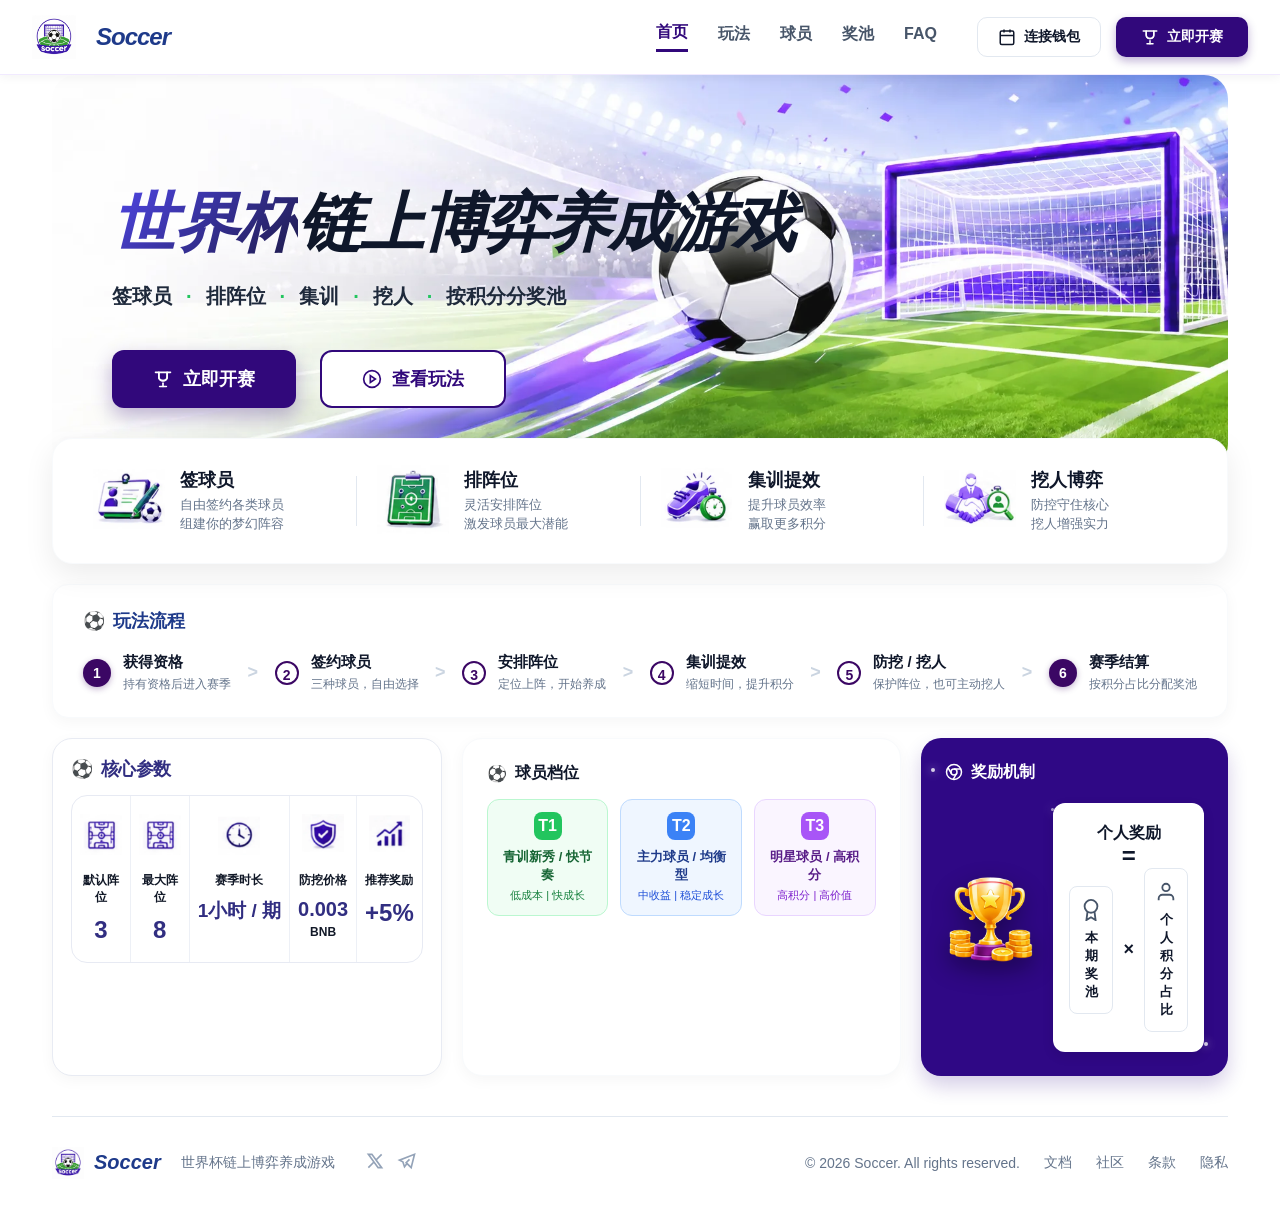
==== commit 76df1549: "Add files via upload" ====
--- a/docs/index.html
+++ b/docs/index.html
@@ -1,5 +1,5 @@
 <!DOCTYPE html>
-<html lang="zh-CN" data-lang="zh-CN">
+<html lang="zh-CN">
 
 <head>
   <meta charset="UTF-8" />
@@ -31,23 +31,19 @@
       <!-- 右侧 导航 + 按钮组合 -->
       <div class="home-nav-group" style="display: flex; align-items: center; gap: 40px;">
         <nav id="mobileNavPanel" class="nav-links mobile-nav-panel" style="display: flex; gap: 30px; align-items: center;">
-          <a href="#hero" data-i18n="home.nav.home"
+          <a href="#hero"
             style="color: #31087b; font-weight: bold; border-bottom: 3px solid #31087b; padding-bottom: 6px; font-size: 16px;">首页</a>
-          <a href="#guide" id="openGuideNavBtn" data-i18n="home.nav.guide"
+          <a href="#guide" id="openGuideNavBtn"
             style="color: #475569; font-weight: 600; font-size: 16px; text-decoration: none;">玩法</a>
-          <a href="#players" id="openPlayersBtn" data-i18n="home.nav.players"
+          <a href="#players" id="openPlayersBtn"
             style="color: #475569; font-weight: 600; font-size: 16px; text-decoration: none;">球员</a>
-          <a href="#rules" data-i18n="home.nav.pool" style="color: #475569; font-weight: 600; font-size: 16px; text-decoration: none;">奖池</a>
-          <a href="#faq" id="openFaqBtn" data-i18n="home.nav.faq"
+          <a href="#rules" style="color: #475569; font-weight: 600; font-size: 16px; text-decoration: none;">奖池</a>
+          <a href="#faq" id="openFaqBtn"
             style="color: #475569; font-weight: 600; font-size: 16px; text-decoration: none;">FAQ</a>
         </nav>
 
         <div class="nav-actions" style="display: flex; gap: 15px;">
-          <div class="lang-switch" role="group" aria-label="Language switch">
-            <button type="button" class="lang-switch-btn is-active" data-lang-btn="zh-CN">中</button>
-            <button type="button" class="lang-switch-btn" data-lang-btn="en">EN</button>
-          </div>
-          <button id="connectBtn" class="btn" data-i18n="common.connectWallet"
+          <button id="connectBtn" class="btn"
             style="background: white; color: #0f172a; border: 1px solid #e2e8f0; border-radius: 10px; padding: 10px 20px; font-weight: bold; display: flex; align-items: center; gap: 8px; transition: all 0.2s;"><svg
               viewBox="0 0 24 24" width="18" height="18" stroke="currentColor" stroke-width="2" fill="none">
               <rect x="3" y="4" width="18" height="18" rx="2" ry="2"></rect>
@@ -78,7 +74,7 @@
       <!-- 内容层 -->
       <div class="home-hero-copy"
         style="flex: 1; z-index: 2; position: relative; max-width: 900px; padding-left: 20px;">
-        <h1 data-i18n-html="home.hero.title"
+        <h1
           style="font-size: 64px; font-weight: 900; font-style: italic; line-height: 1.1; margin-bottom: 24px; letter-spacing: -2px; filter: drop-shadow(0 4px 15px rgba(255,255,255,0.9));">
           <span
             style="background: linear-gradient(135deg, #4f46e5 0%, #1e1b4b 100%); -webkit-background-clip: text; -webkit-text-fill-color: transparent;">世界杯</span><span
@@ -541,7 +537,6 @@
     </div>
   </div>
 
-  <script src="./js/i18n.js"></script>
   <script src="./js/home.js"></script>
 </body>
 
--- a/docs/css/style.css
+++ b/docs/css/style.css
@@ -253,34 +253,6 @@
 .nav-actions {
   display: flex;
   gap: 12px;
-}
-
-.lang-switch {
-  display: inline-flex;
-  align-items: center;
-  padding: 4px;
-  gap: 4px;
-  border-radius: 999px;
-  background: rgba(255,255,255,0.9);
-  border: 1px solid #e2e8f0;
-}
-
-.lang-switch-btn {
-  min-width: 42px;
-  height: 34px;
-  padding: 0 12px;
-  border: 0;
-  border-radius: 999px;
-  background: transparent;
-  color: #64748b;
-  font-size: 12px;
-  font-weight: 900;
-  cursor: pointer;
-}
-
-.lang-switch-btn.is-active {
-  background: linear-gradient(90deg, var(--purple), var(--purple-2));
-  color: #fff;
 }
 
 .btn {
